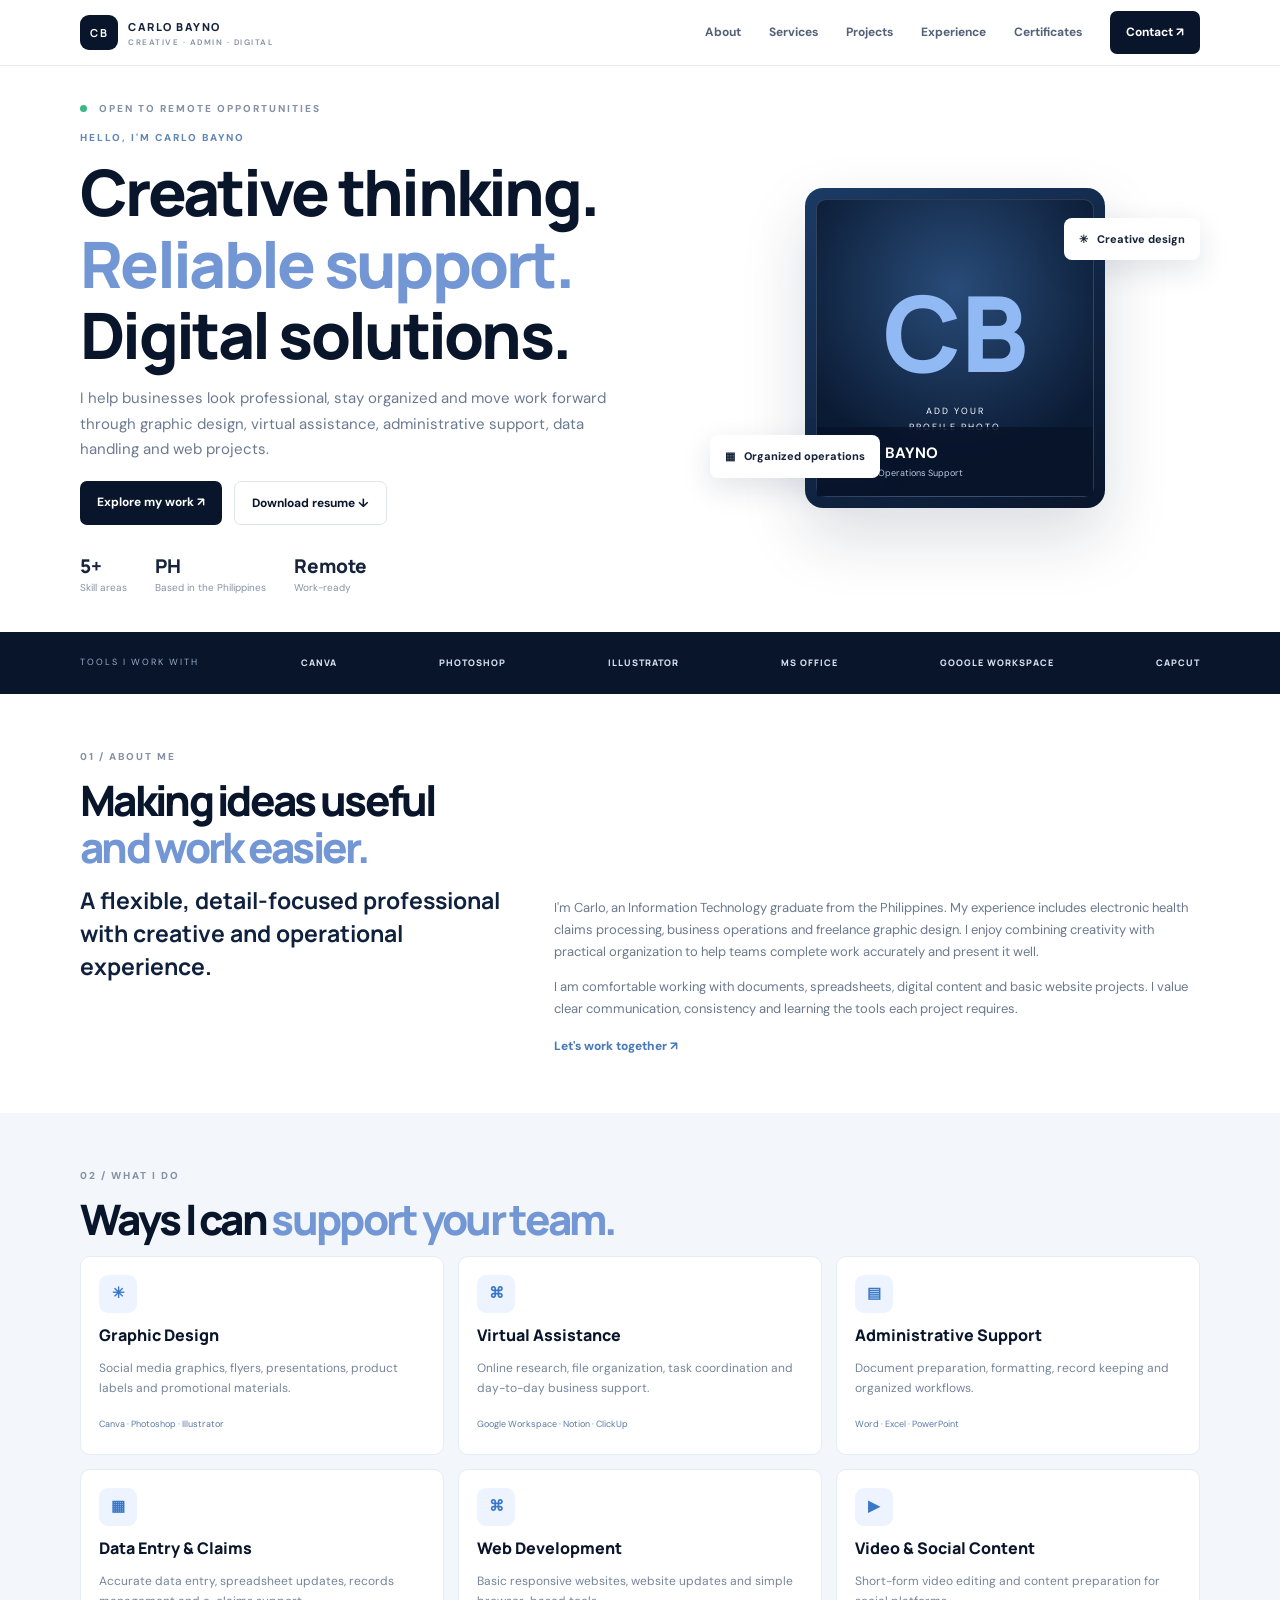
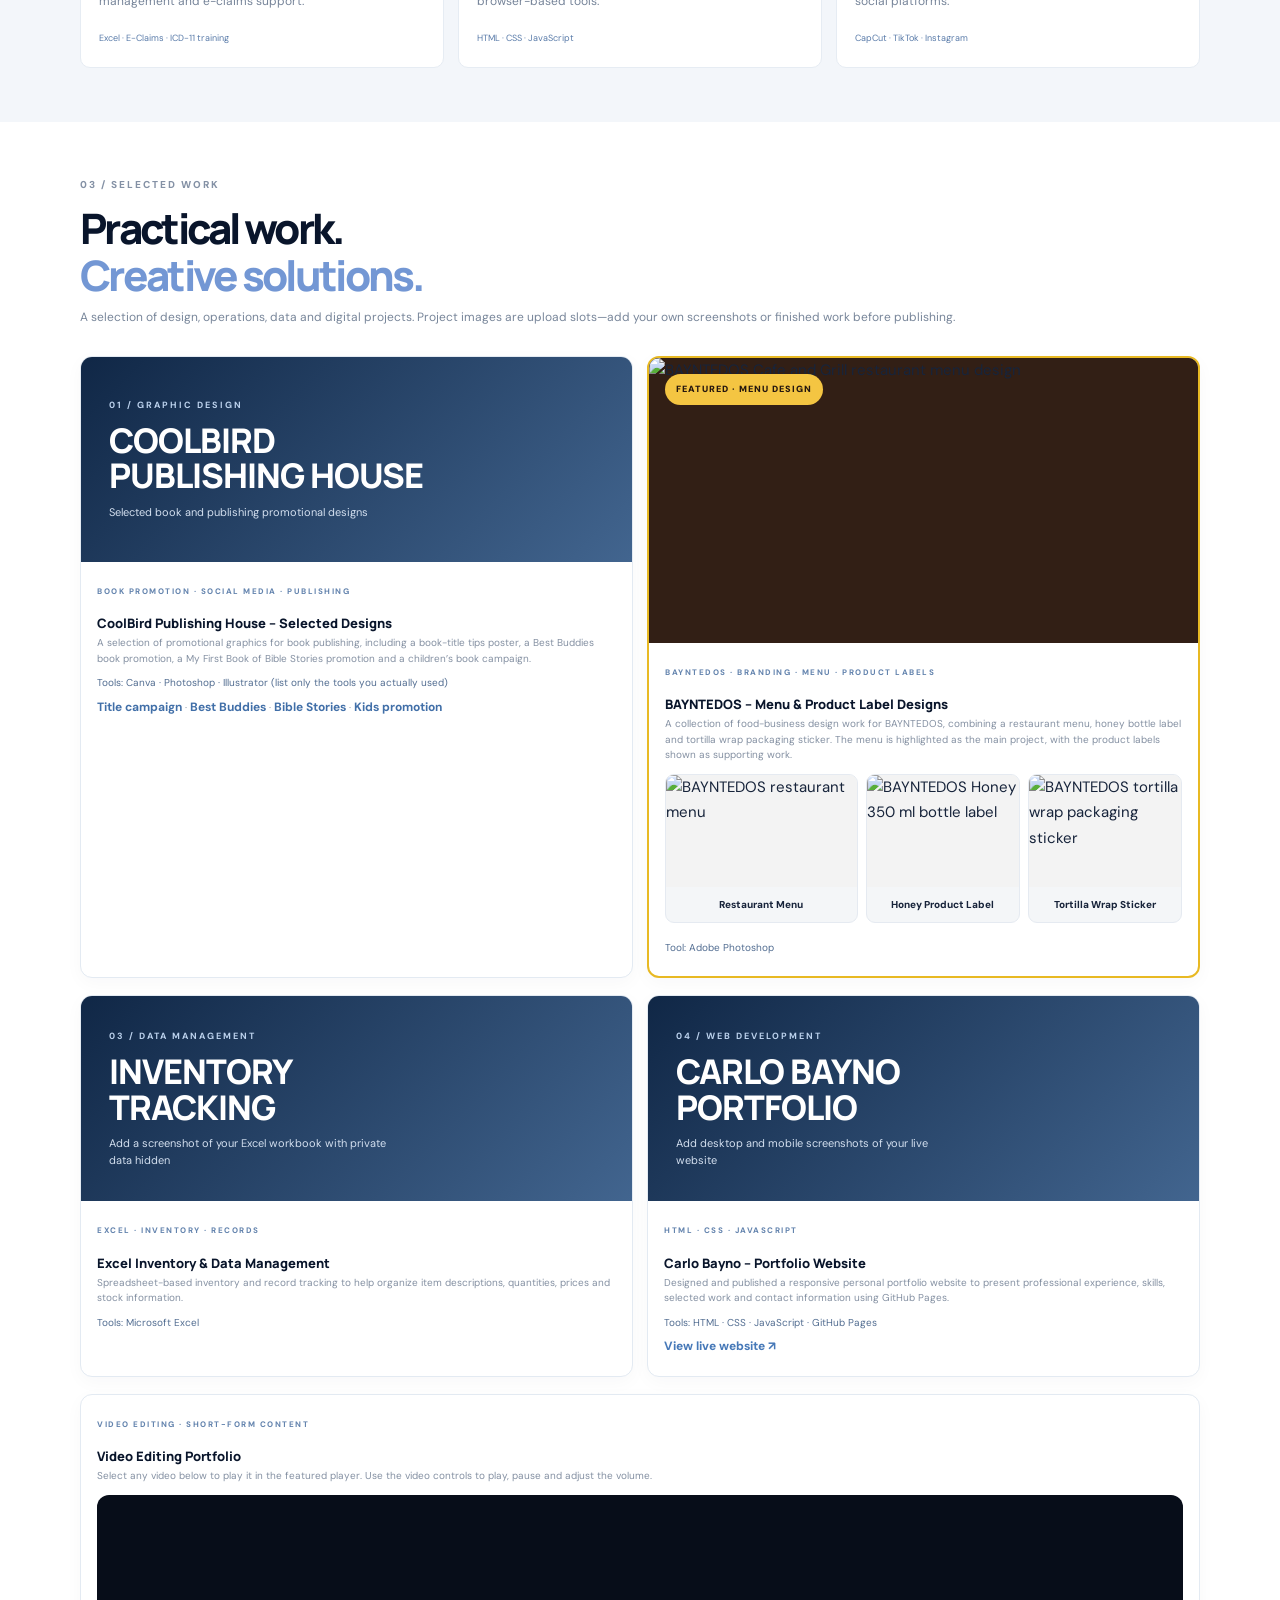
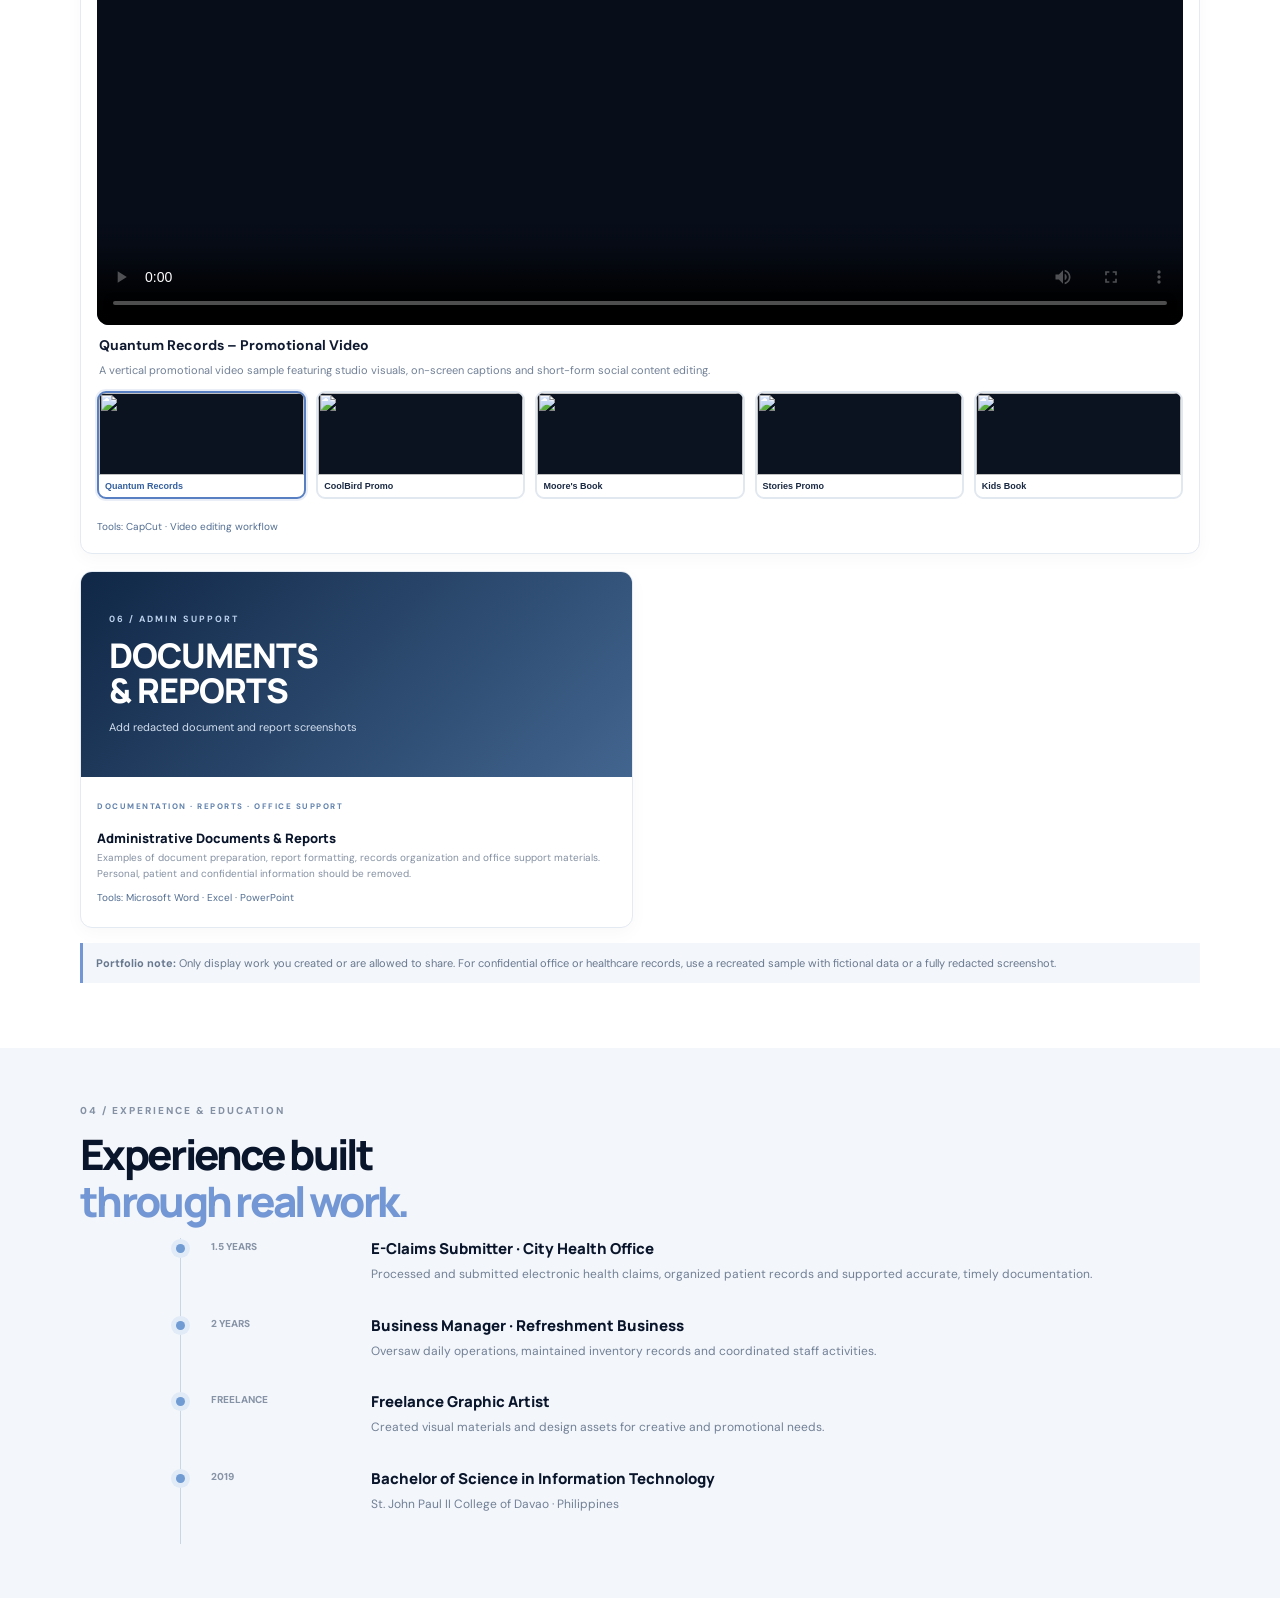
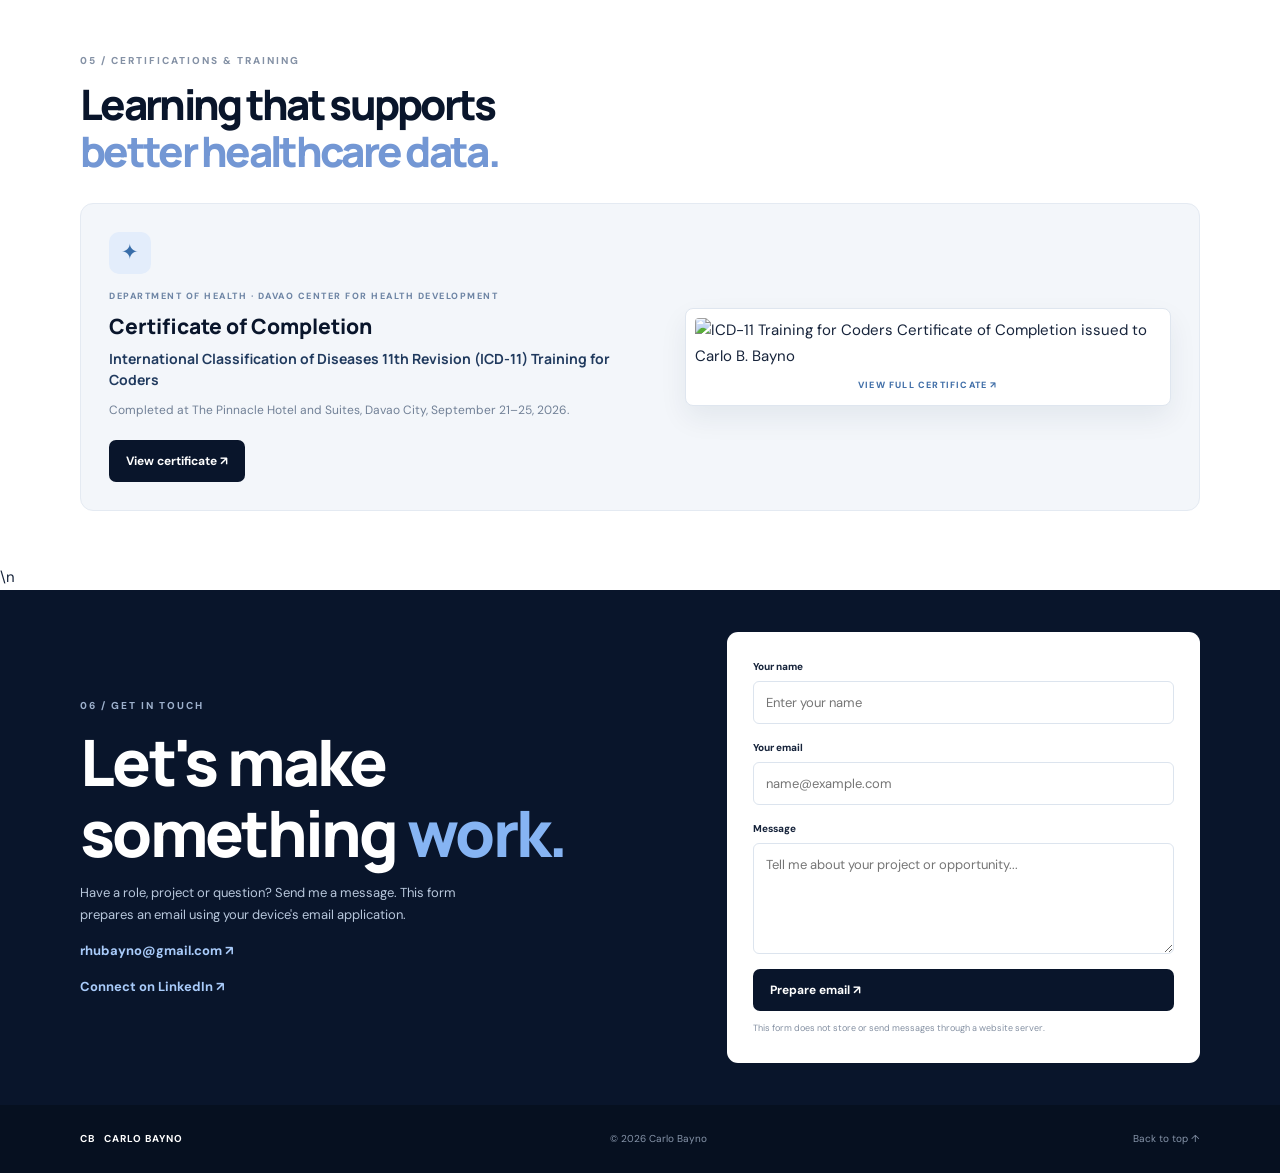
==== index.html @ 7a87054a "Add files via upload" ====
<!doctype html>
<html lang="en"><head>
<meta charset="utf-8"><meta name="viewport" content="width=device-width,initial-scale=1">
<meta name="description" content="Carlo Bayno — Graphic Design, Virtual Assistance, Administrative Support, Data Entry and Web Development.">
<meta name="theme-color" content="#09152b"><title>Carlo Bayno | Portfolio</title>
<link rel="preconnect" href="https://fonts.googleapis.com"><link rel="preconnect" href="https://fonts.gstatic.com" crossorigin>
<link href="https://fonts.googleapis.com/css2?family=DM+Sans:wght@400;500;600;700&family=Manrope:wght@400;500;600;700;800&display=swap" rel="stylesheet">
<link rel="stylesheet" href="style.css"></head><body>
<header class="header"><nav class="wrap nav">
<a class="brand" href="#home"><b>CB</b><span>CARLO BAYNO<small>CREATIVE · ADMIN · DIGITAL</small></span></a>
<button id="menuBtn" class="menu-btn" aria-label="Toggle menu" aria-expanded="false">☰</button>
<div id="navMenu" class="nav-menu"><a href="#about">About</a><a href="#services">Services</a><a href="#work">Projects</a><a href="#experience">Experience</a><a href="#certifications">Certificates</a><a class="nav-cta" href="#contact">Contact ↗</a></div>
</nav></header>
<main>
<section class="hero wrap" id="home"><div>
<p class="eyebrow"><i></i> OPEN TO REMOTE OPPORTUNITIES</p><p class="kicker">HELLO, I'M CARLO BAYNO</p>
<h1>Creative thinking.<br><span>Reliable support.</span><br>Digital solutions.</h1>
<p class="hero-desc">I help businesses look professional, stay organized and move work forward through graphic design, virtual assistance, administrative support, data handling and web projects.</p>
<div class="actions"><a class="btn primary" href="#work">Explore my work ↗</a><a class="btn secondary" href="resume.pdf" download>Download resume ↓</a></div>
<div class="facts"><div><b>5+</b><small>Skill areas</small></div><div><b>PH</b><small>Based in the Philippines</small></div><div><b>Remote</b><small>Work-ready</small></div></div>
</div><div class="hero-visual"><div class="photo-frame">
<img src="assets/profile-photo.jpg" alt="Professional photo of Carlo Bayno" onerror="this.style.display='none';this.nextElementSibling.style.display='grid'">
<div class="photo-fallback"><b>CB</b><span>ADD YOUR<br>PROFILE PHOTO</span></div>
<div class="photo-caption"><b>CARLO BAYNO</b><small>Creative & Operations Support</small></div></div>
<div class="float top">✳ &nbsp; Creative design</div><div class="float bottom">▦ &nbsp; Organized operations</div></div></section>
<div class="toolstrip"><div class="wrap strip"><span>TOOLS I WORK WITH</span><b>CANVA</b><b>PHOTOSHOP</b><b>ILLUSTRATOR</b><b>MS OFFICE</b><b>GOOGLE WORKSPACE</b><b>CAPCUT</b></div></div>
<section class="section wrap" id="about"><p class="eyebrow">01 / ABOUT ME</p><h2>Making ideas useful<br><span>and work easier.</span></h2>
<div class="two-col"><h3>A flexible, detail-focused professional with creative and operational experience.</h3><div><p>I'm Carlo, an Information Technology graduate from the Philippines. My experience includes electronic health claims processing, business operations and freelance graphic design. I enjoy combining creativity with practical organization to help teams complete work accurately and present it well.</p><p>I am comfortable working with documents, spreadsheets, digital content and basic website projects. I value clear communication, consistency and learning the tools each project requires.</p><a class="link" href="#contact">Let's work together ↗</a></div></div></section>
<section class="section pale" id="services"><div class="wrap"><p class="eyebrow">02 / WHAT I DO</p><h2>Ways I can <span>support your team.</span></h2>
<div class="cards">
<article><b>✳</b><h3>Graphic Design</h3><p>Social media graphics, flyers, presentations, product labels and promotional materials.</p><small>Canva · Photoshop · Illustrator</small></article>
<article><b>⌘</b><h3>Virtual Assistance</h3><p>Online research, file organization, task coordination and day-to-day business support.</p><small>Google Workspace · Notion · ClickUp</small></article>
<article><b>▤</b><h3>Administrative Support</h3><p>Document preparation, formatting, record keeping and organized workflows.</p><small>Word · Excel · PowerPoint</small></article>
<article><b>▦</b><h3>Data Entry & Claims</h3><p>Accurate data entry, spreadsheet updates, records management and e-claims support.</p><small>Excel · E-Claims · ICD-11 training</small></article>
<article><b>⌘</b><h3>Web Development</h3><p>Basic responsive websites, website updates and simple browser-based tools.</p><small>HTML · CSS · JavaScript</small></article>
<article><b>▶</b><h3>Video & Social Content</h3><p>Short-form video editing and content preparation for social platforms.</p><small>CapCut · TikTok · Instagram</small></article>
</div></div></section>
<section class="section wrap" id="work">
<p class="eyebrow">03 / SELECTED WORK</p>
<h2>Practical work.<br><span>Creative solutions.</span></h2>
<p class="muted">A selection of design, operations, data and digital projects. Project images are upload slots—add your own screenshots or finished work before publishing.</p>
<div class="gallery">
  <article class="project-card">
    <div class="project-media"><img src="assets/project-coolbird.jpg" alt="Four selected CoolBird Publishing House promotional design samples" onerror="this.style.display='none';this.nextElementSibling.style.display='grid'"><div class="project-placeholder"><b>01 / GRAPHIC DESIGN</b><strong>COOLBIRD<br>PUBLISHING HOUSE</strong><span>Selected book and publishing promotional designs</span></div></div>
    <div class="project-info"><span class="project-type">BOOK PROMOTION · SOCIAL MEDIA · PUBLISHING</span><h3>CoolBird Publishing House – Selected Designs</h3><p>A selection of promotional graphics for book publishing, including a book-title tips poster, a Best Buddies book promotion, a My First Book of Bible Stories promotion and a children’s book campaign.</p><small>Tools: Canva · Photoshop · Illustrator (list only the tools you actually used)</small><p class="sample-links"><a class="link" href="assets/coolbird-title-campaign.jpg" target="_blank" rel="noopener">Title campaign</a> · <a class="link" href="assets/coolbird-best-buddies.png" target="_blank" rel="noopener">Best Buddies</a> · <a class="link" href="assets/coolbird-bible-stories.png" target="_blank" rel="noopener">Bible Stories</a> · <a class="link" href="assets/coolbird-kids-promotion.png" target="_blank" rel="noopener">Kids promotion</a></p></div>
  </article>
  <article class="project-card bayntedos-combined">
    <div class="project-media bayntedos-feature-media">
      <img src="assets/bayntedos-menu.jpg" alt="BAYNTEDOS Cafe and Grill restaurant menu design">
      <span class="media-tag">FEATURED · MENU DESIGN</span>
    </div>
    <div class="project-info">
      <span class="project-type">BAYNTEDOS · BRANDING · MENU · PRODUCT LABELS</span>
      <h3>BAYNTEDOS – Menu &amp; Product Label Designs</h3>
      <p>A collection of food-business design work for BAYNTEDOS, combining a restaurant menu, honey bottle label and tortilla wrap packaging sticker. The menu is highlighted as the main project, with the product labels shown as supporting work.</p>
      <div class="bayntedos-gallery">
        <a href="assets/bayntedos-menu-original.jpg" target="_blank" rel="noopener" aria-label="View full-size BAYNTEDOS menu">
          <img src="assets/bayntedos-menu.jpg" alt="BAYNTEDOS restaurant menu">
          <span>Restaurant Menu</span>
        </a>
        <a href="assets/project-bayntedos-honey-original.jpg" target="_blank" rel="noopener" aria-label="View full-size BAYNTEDOS Honey label">
          <img src="assets/project-bayntedos-honey.jpg" alt="BAYNTEDOS Honey 350 ml bottle label">
          <span>Honey Product Label</span>
        </a>
        <a href="assets/bayntedos-tortilla-wrap-sticker-original.jpg" target="_blank" rel="noopener" aria-label="View full-size BAYNTEDOS tortilla wrap sticker">
          <img src="assets/bayntedos-tortilla-wrap-sticker.jpg" alt="BAYNTEDOS tortilla wrap packaging sticker">
          <span>Tortilla Wrap Sticker</span>
        </a>
      </div>
      <small>Tool: Adobe Photoshop</small>
    </div>
  </article>
<article class="project-card">
    <div class="project-media"><img src="assets/project-excel-inventory.jpg" alt="Excel inventory and data management workbook sample" onerror="this.style.display='none';this.nextElementSibling.style.display='grid'"><div class="project-placeholder"><b>03 / DATA MANAGEMENT</b><strong>INVENTORY<br>TRACKING</strong><span>Add a screenshot of your Excel workbook with private data hidden</span></div></div>
    <div class="project-info"><span class="project-type">EXCEL · INVENTORY · RECORDS</span><h3>Excel Inventory & Data Management</h3><p>Spreadsheet-based inventory and record tracking to help organize item descriptions, quantities, prices and stock information.</p><small>Tools: Microsoft Excel</small></div>
  </article>
  <article class="project-card">
    <div class="project-media"><img src="assets/project-portfolio-website.jpg" alt="Carlo Bayno portfolio website screenshots" onerror="this.style.display='none';this.nextElementSibling.style.display='grid'"><div class="project-placeholder"><b>04 / WEB DEVELOPMENT</b><strong>CARLO BAYNO<br>PORTFOLIO</strong><span>Add desktop and mobile screenshots of your live website</span></div></div>
    <div class="project-info"><span class="project-type">HTML · CSS · JAVASCRIPT</span><h3>Carlo Bayno – Portfolio Website</h3><p>Designed and published a responsive personal portfolio website to present professional experience, skills, selected work and contact information using GitHub Pages.</p><small>Tools: HTML · CSS · JavaScript · GitHub Pages</small><p><a class="link" href="https://zackedys95.github.io/porfolio.zackedys/" target="_blank" rel="noopener">View live website ↗</a></p></div>
  </article>
  <article class="project-card video-gallery-card">
    <div class="project-info video-gallery-heading">
      <span class="project-type">VIDEO EDITING · SHORT-FORM CONTENT</span>
      <h3>Video Editing Portfolio</h3>
      <p>Select any video below to play it in the featured player. Use the video controls to play, pause and adjust the volume.</p>
    </div>
    <div class="video-showcase">
      <div class="video-featured">
        <video id="featuredPortfolioVideo" controls playsinline preload="metadata" poster="assets/project-capcut-video-poster.jpg">
          <source src="assets/quantum-records-promo.mp4" type="video/mp4">
          Your browser does not support embedded video.
        </video>
      </div>
      <div class="video-featured-caption">
        <strong id="featuredVideoTitle">Quantum Records – Promotional Video</strong>
        <span id="featuredVideoDescription">A vertical promotional video sample featuring studio visuals, on-screen captions and short-form social content editing.</span>
      </div>
      <div class="video-picker" aria-label="Choose a video to play">
        <button class="video-thumb active" type="button" data-src="assets/quantum-records-promo.mp4" data-poster="assets/project-capcut-video-poster.jpg" data-title="Quantum Records – Promotional Video" data-description="A vertical promotional video sample featuring studio visuals, on-screen captions and short-form social content editing." aria-pressed="true">
          <img src="assets/project-capcut-video-poster.jpg" alt="">
          <span>Quantum Records</span>
        </button>
        <button class="video-thumb" type="button" data-src="assets/coolbird-publishing-promo.mp4" data-poster="assets/video-coolbird-promo.jpg" data-title="CoolBird Publishing House – Promotional Video" data-description="A short-form promotional video created for publishing and book marketing content." aria-pressed="false">
          <img src="assets/video-coolbird-promo.jpg" alt="">
          <span>CoolBird Promo</span>
        </button>
        <button class="video-thumb" type="button" data-src="assets/video-moores-book.mp4" data-poster="assets/video-moores-book.jpg" data-title="Moore's Book – Promotional Video" data-description="A book-focused promotional video sample designed to introduce and market a featured title." aria-pressed="false">
          <img src="assets/video-moores-book.jpg" alt="">
          <span>Moore's Book</span>
        </button>
        <button class="video-thumb" type="button" data-src="assets/video-stories-promo.mp4" data-poster="assets/video-stories.jpg" data-title="Stories – Book Promotion Video" data-description="A short video promoting a story-based book, suitable for digital and social media presentation." aria-pressed="false">
          <img src="assets/video-stories.jpg" alt="">
          <span>Stories Promo</span>
        </button>
        <button class="video-thumb" type="button" data-src="assets/video-kids-book.mp4" data-poster="assets/video-kids-book.jpg" data-title="Children's Book – Promotional Video" data-description="A promotional video sample for children's publishing and book marketing." aria-pressed="false">
          <img src="assets/video-kids-book.jpg" alt="">
          <span>Kids Book</span>
        </button>
      </div>
    </div>
    <div class="project-info video-tools"><small>Tools: CapCut · Video editing workflow</small></div>
  </article>
<article class="project-card">
    <div class="project-media"><img src="assets/project-admin-documents.jpg" alt="Administrative documents and reports samples" onerror="this.style.display='none';this.nextElementSibling.style.display='grid'"><div class="project-placeholder"><b>06 / ADMIN SUPPORT</b><strong>DOCUMENTS<br>& REPORTS</strong><span>Add redacted document and report screenshots</span></div></div>
    <div class="project-info"><span class="project-type">DOCUMENTATION · REPORTS · OFFICE SUPPORT</span><h3>Administrative Documents & Reports</h3><p>Examples of document preparation, report formatting, records organization and office support materials. Personal, patient and confidential information should be removed.</p><small>Tools: Microsoft Word · Excel · PowerPoint</small></div>
  </article>
</div>
<p class="gallery-note"><strong>Portfolio note:</strong> Only display work you created or are allowed to share. For confidential office or healthcare records, use a recreated sample with fictional data or a fully redacted screenshot.</p>
</section>
<section class="section pale" id="experience"><div class="wrap"><p class="eyebrow">04 / EXPERIENCE & EDUCATION</p><h2>Experience built<br><span>through real work.</span></h2>
<div class="timeline">
<div><small>1.5 YEARS</small><article><h3>E-Claims Submitter · City Health Office</h3><p>Processed and submitted electronic health claims, organized patient records and supported accurate, timely documentation.</p></article></div>
<div><small>2 YEARS</small><article><h3>Business Manager · Refreshment Business</h3><p>Oversaw daily operations, maintained inventory records and coordinated staff activities.</p></article></div>
<div><small>FREELANCE</small><article><h3>Freelance Graphic Artist</h3><p>Created visual materials and design assets for creative and promotional needs.</p></article></div>
<div><small>2019</small><article><h3>Bachelor of Science in Information Technology</h3><p>St. John Paul II College of Davao · Philippines</p></article></div>
</div></div></section>

<section class="section wrap" id="certifications">
  <p class="eyebrow">05 / CERTIFICATIONS & TRAINING</p>
  <h2>Learning that supports<br><span>better healthcare data.</span></h2>
  <div class="cert-card">
    <div class="cert-copy">
      <div class="cert-icon">✦</div>
      <p class="cert-tag">DEPARTMENT OF HEALTH · DAVAO CENTER FOR HEALTH DEVELOPMENT</p>
      <h3>Certificate of Completion</h3>
      <h4>International Classification of Diseases 11th Revision (ICD-11) Training for Coders</h4>
      <p>Completed at The Pinnacle Hotel and Suites, Davao City, September 21–25, 2026.</p>
      <a class="btn primary" href="assets/icd-11-certificate.jpg" target="_blank" rel="noopener">View certificate ↗</a>
    </div>
    <a class="cert-preview" href="assets/icd-11-certificate.jpg" target="_blank" rel="noopener" aria-label="Open ICD-11 certificate">
      <img src="assets/icd-11-certificate-preview.webp" alt="ICD-11 Training for Coders Certificate of Completion issued to Carlo B. Bayno">
      <span>VIEW FULL CERTIFICATE ↗</span>
    </a>
  </div>
</section>
\n<section class="contact"><div class="wrap contact-grid"><div><p class="eyebrow light">06 / GET IN TOUCH</p><h2>Let's make<br>something <span>work.</span></h2><p>Have a role, project or question? Send me a message. This form prepares an email using your device's email application.</p><a class="email" href="mailto:rhubayno@gmail.com">rhubayno@gmail.com ↗</a><a class="email" href="https://www.linkedin.com/in/carlo-bayno-9587813bb/" target="_blank" rel="noopener">Connect on LinkedIn ↗</a></div>
<form id="contactForm"><label for="senderName">Your name</label><input id="senderName" required placeholder="Enter your name"><label for="senderEmail">Your email</label><input id="senderEmail" type="email" required placeholder="name@example.com"><label for="message">Message</label><textarea id="message" rows="5" required placeholder="Tell me about your project or opportunity..."></textarea><button class="btn primary" type="submit">Prepare email ↗</button><small>This form does not store or send messages through a website server.</small></form>
</div></section></main>
<footer><div class="wrap foot"><b>CB &nbsp; CARLO BAYNO</b><span>© <span id="year"></span> Carlo Bayno</span><a href="#home">Back to top ↑</a></div></footer>
<script src="script.js"></script></body></html>
---- style.css ----
*{box-sizing:border-box}html{scroll-behavior:smooth;scroll-padding-top:85px}body{margin:0;color:#17243b;font:15px 'DM Sans',sans-serif;line-height:1.7}.wrap{width:min(1160px,calc(100% - 44px));margin:auto}a{text-decoration:none;color:inherit}.header{height:76px;position:sticky;top:0;z-index:5;background:#ffffffed;backdrop-filter:blur(12px);border-bottom:1px solid #e5eaf1}.nav{height:100%;display:flex;align-items:center;justify-content:space-between}.brand{display:flex;gap:10px;align-items:center;font:800 11px Manrope,sans-serif;letter-spacing:1.5px}.brand>b{background:#09152b;color:white;padding:10px;border-radius:9px}.brand small{display:block;color:#8491a5;font:600 8px 'DM Sans';margin-top:3px}.nav-menu{display:flex;align-items:center;gap:28px;font-size:12px;font-weight:700;color:#536178}.nav-cta{background:#09152b;color:white;padding:11px 16px;border-radius:7px}.menu-btn{display:none}.hero{min-height:650px;display:grid;grid-template-columns:1.1fr .9fr;gap:45px;align-items:center;padding-top:60px;padding-bottom:65px}.eyebrow{font-size:10px;letter-spacing:2px;font-weight:800;color:#8491a5;margin:0 0 20px}.eyebrow i{display:inline-block;width:7px;height:7px;background:#39b987;border-radius:50%;margin-right:8px}.kicker{font-size:10px;letter-spacing:2px;font-weight:800;color:#6285b8}.hero h1,h2{font:800 clamp(40px,5vw,64px)/1.12 Manrope,sans-serif;letter-spacing:-2.7px;color:#09152b;margin:8px 0 20px}.hero h1 span,h2 span{color:#7397d4}.hero-desc{max-width:560px;color:#6c7a90;line-height:1.9}.actions{display:flex;gap:12px;flex-wrap:wrap;margin-top:25px}.btn{display:inline-flex;gap:20px;padding:13px 17px;border-radius:7px;font:700 12px 'DM Sans';cursor:pointer}.primary{background:#09152b;color:white;border:0}.secondary{border:1px solid #dce4ef;color:#09152b;background:white}.facts{display:flex;gap:38px;margin-top:45px}.facts div{display:flex;flex-direction:column}.facts b{font:800 19px Manrope}.facts small{font-size:10px;color:#8793a5}.hero-visual{height:430px;display:grid;place-items:center;position:relative}.photo-frame{width:min(350px,84%);height:390px;padding:11px;border-radius:18px;background:linear-gradient(145deg,#1b3b65,#09152b);position:relative;box-shadow:0 28px 65px #0b1b3426;overflow:hidden}.photo-frame img{width:100%;height:100%;object-fit:cover;border-radius:11px;position:relative;z-index:2}.photo-fallback{height:100%;display:none;place-content:center;justify-items:center;border:1px solid #ffffff25;border-radius:10px;background:radial-gradient(circle at 50% 30%,#294c79,#0b1b34 70%);color:white}.photo-fallback b{font:800 105px Manrope;color:#91b9f4}.photo-fallback span{text-align:center;font-size:9px;letter-spacing:2px}.photo-caption{position:absolute;bottom:12px;left:12px;right:12px;z-index:3;padding:14px;background:#071329dc;color:white;display:flex;flex-direction:column}.photo-caption small{color:#b7c9e2;font-size:9px}.float{position:absolute;background:white;padding:12px 15px;border-radius:8px;box-shadow:0 10px 30px #10274420;font-size:11px;font-weight:800;z-index:4}.top{right:0;top:75px}.bottom{left:0;bottom:75px}.toolstrip{background:#09152b;color:white}.strip{min-height:78px;display:flex;align-items:center;justify-content:space-between;gap:15px;flex-wrap:wrap}.strip span{font-size:9px;letter-spacing:2px;color:#9aacc5}.strip b{font:800 9px Manrope;letter-spacing:1px;color:#d7e1ef}.section{padding:95px 0}.section h2{font-size:clamp(34px,4vw,49px)}.two-col{display:grid;grid-template-columns:.8fr 1.2fr;gap:80px}.two-col h3{font:700 23px/1.45 Manrope;color:#10213d;margin:0}.two-col p{font-size:13px;color:#6b798e;line-height:1.9}.link{font-size:12px;font-weight:800;color:#4779b8}.pale{background:#f3f6fa}.cards{display:grid;grid-template-columns:repeat(3,1fr);gap:14px}.cards article{background:white;border:1px solid #e6ecf3;border-radius:10px;padding:24px;min-height:205px}.cards article>b{display:grid;place-items:center;width:38px;height:38px;background:#edf4ff;color:#3978c8;border-radius:9px}.cards h3{font:800 16px Manrope;color:#09152b;margin:16px 0 7px}.cards p{font-size:12px;color:#768499}.cards small{font-size:9px;color:#597ba9}.muted{color:#78869a;font-size:12px;margin-top:-5px;margin-bottom:25px}.gallery{display:grid;grid-template-columns:repeat(2,1fr);gap:24px 18px}.gallery article h3{font:800 13px Manrope;color:#09152b;margin:12px 0 0}.gallery article p{font-size:10px;color:#8490a2;margin:3px 0}.art{height:260px;border-radius:10px;display:flex;align-items:center;justify-content:center;position:relative;overflow:hidden}.poster{background:linear-gradient(135deg,#193355,#5279aa);color:white;align-items:flex-start;flex-direction:column;padding:32px}.poster small,.poster em{font-size:8px;letter-spacing:2px}.poster b{font:800 55px/.93 Manrope;margin:16px 0}.poster em{position:absolute;bottom:17px}.data{background:#dce7f3}.sheet{width:58%;height:75%;padding:20px;background:white;border-radius:6px;box-shadow:0 12px 25px #19345320;display:flex;flex-direction:column}.sheet small{font-size:8px;color:#6c8098;letter-spacing:1px}.sheet b{font:800 27px Manrope;line-height:1.1;color:#152a48;margin:10px 0}.bars{display:flex;align-items:end;gap:8px;height:65px;border-bottom:1px solid #e5ebf3}.bars i{flex:1;background:#83a9d7;height:45%}.bars i:nth-child(2){height:80%}.bars i:nth-child(3){height:60%}.bars i:nth-child(4){height:95%}.bars i:nth-child(5){height:70%}.web{background:#142743}.browser{width:75%;height:70%;background:#f8fafc;border-radius:7px;padding:30px;display:flex;flex-direction:column;justify-content:center}.browser small{font-size:8px;letter-spacing:2px;color:#6483aa}.browser b{font:800 25px/1.2 Manrope;color:#142743;margin-top:14px}.video{background:linear-gradient(135deg,#09152b,#34577f);color:white;flex-direction:column}.video b{font-size:32px;border:1px solid #ffffff80;border-radius:50%;padding:3px 10px;margin-bottom:12px}.video strong{font:800 30px/1.1 Manrope;text-align:center}.video small{font-size:8px;letter-spacing:2px;margin-top:12px}.timeline{border-left:1px solid #cbd6e4;margin-left:100px}.timeline>div{position:relative;display:grid;grid-template-columns:135px 1fr;gap:25px;padding:0 0 30px 30px}.timeline>div:before{content:'';position:absolute;left:-5px;top:6px;width:9px;height:9px;border-radius:50%;background:#709bd3;box-shadow:0 0 0 5px #e1ebf8}.timeline small{font-size:10px;font-weight:800;color:#8794a7}.timeline h3{font:800 15px Manrope;color:#09152b;margin:0 0 5px}.timeline p{font-size:12px;color:#718096;margin:0}.contact{background:#09152b;color:white;padding:90px 0}.contact-grid{display:grid;grid-template-columns:1fr .85fr;gap:90px;align-items:center}.light{color:#9db0cc}.contact h2{color:white}.contact h2 span{color:#86b4f3}.contact-grid>div>p:not(.eyebrow){max-width:420px;color:#b8c7dc;font-size:13px}.email{display:block;color:#a9cbfa;margin-top:14px;font-size:13px;font-weight:700}.contact form{background:white;color:#17243b;padding:26px;border-radius:11px;display:flex;flex-direction:column}.contact label{font-size:10px;font-weight:800;margin-bottom:6px}.contact input,.contact textarea{font:13px 'DM Sans';padding:12px;border:1px solid #dce4ee;border-radius:6px;margin-bottom:15px}.contact form small{font-size:9px;color:#8490a2;margin-top:10px}.foot{display:flex;justify-content:space-between;align-items:center;min-height:68px;color:#8795aa;font-size:10px}footer{background:#061020}.foot b{color:white;letter-spacing:1px}@media(max-width:800px){.hero{gap:20px}.hero h1{font-size:48px}.nav-menu{gap:14px}.two-col,.contact-grid{gap:35px}}@media(max-width:620px){.wrap{width:calc(100% - 34px)}.header{height:66px}.menu-btn{display:block;background:none;border:0;font-size:24px;color:#09152b}.nav-menu{display:none;position:absolute;top:66px;left:0;right:0;background:white;padding:20px 25px;box-shadow:0 12px 25px #0001;flex-direction:column;align-items:stretch}.nav-menu.open{display:flex}.nav-cta{text-align:center}.hero{grid-template-columns:1fr;padding:50px 0}.hero h1{font-size:43px}.hero-visual{height:390px}.photo-frame{height:350px}.facts{gap:22px}.strip{justify-content:center;padding:18px 0;gap:12px 18px}.strip span{width:100%;text-align:center}.strip b{font-size:8px}.section{padding:70px 0}.two-col,.contact-grid{grid-template-columns:1fr;gap:22px}.cards{grid-template-columns:1fr}.gallery{grid-template-columns:1fr}.art{height:250px}.timeline{margin-left:4px}.timeline>div{grid-template-columns:1fr;gap:4px;padding-left:24px}.contact{padding:70px 0}.contact form{padding:20px}.foot{flex-wrap:wrap;gap:10px;padding:18px 0}}

.cert-card{display:grid;grid-template-columns:1fr .9fr;gap:35px;align-items:center;background:#f3f6fa;border:1px solid #e4eaf2;border-radius:13px;padding:28px;margin-top:28px}
.cert-icon{width:42px;height:42px;display:grid;place-items:center;border-radius:10px;background:#e3edfb;color:#386da9;font-size:21px}
.cert-tag{font-size:9px;letter-spacing:1.5px;font-weight:800;color:#6e85a5;margin:15px 0 8px}
.cert-copy h3{font:800 21px Manrope,sans-serif;color:#09152b;margin:0 0 8px}
.cert-copy h4{font:700 14px/1.5 Manrope,sans-serif;color:#203a5e;margin:0 0 10px}
.cert-copy p:not(.cert-tag){font-size:12px;color:#718096;line-height:1.8;margin:0 0 18px}
.cert-preview{display:block;background:white;padding:9px;border:1px solid #dfe6ef;border-radius:8px;box-shadow:0 12px 28px #10274412}
.cert-preview img{display:block;width:100%;height:auto;border-radius:4px}
.cert-preview span{display:block;text-align:center;font-size:9px;font-weight:800;letter-spacing:1.2px;color:#416fa8;padding:9px 0 2px}
@media(max-width:620px){.cert-card{grid-template-columns:1fr;padding:18px;gap:20px}.cert-preview{max-width:100%}}


/* Selected Works gallery */
.gallery{display:grid;grid-template-columns:repeat(2,minmax(0,1fr));gap:24px 20px;margin-top:28px}
.project-card{overflow:hidden;border:1px solid #e3eaf2;border-radius:12px;background:#fff;box-shadow:0 8px 25px #10274408}
.project-media{height:245px;position:relative;background:#eaf0f7;overflow:hidden}
.project-media img{display:block;width:100%;height:100%;object-fit:cover}
.project-placeholder{height:100%;display:grid;align-content:center;justify-items:start;gap:10px;padding:28px;background:linear-gradient(135deg,#102746,#42658f);color:#fff}
.project-placeholder b{font-size:9px;letter-spacing:2px;color:#bcd2ed}
.project-placeholder strong{font:800 clamp(23px,3vw,34px)/1.05 Manrope,sans-serif;letter-spacing:-1px}
.project-placeholder span{font-size:11px;line-height:1.5;color:#d3dfef;max-width:290px}
.project-info{padding:20px 21px 22px}
.project-type{font-size:8px;letter-spacing:1.5px;font-weight:800;color:#6484ae}
.project-info h3{font:800 17px/1.35 Manrope,sans-serif;color:#09152b;margin:8px 0}
.project-info p{font-size:12px;line-height:1.75;color:#718096;margin:7px 0}
.project-info small{font-size:10px;color:#526d91}
.gallery-note{margin-top:24px;padding:14px 16px;border-left:3px solid #7397d4;background:#f3f6fa;color:#68788f;font-size:11px;line-height:1.7}
@media(max-width:620px){.gallery{grid-template-columns:1fr}.project-media{height:220px}.project-info{padding:17px}}

.project-video{background:#090f1e;display:flex;align-items:center;justify-content:center}
.project-video video{display:block;width:100%;height:100%;object-fit:contain;background:#090f1e}

.sample-links{font-size:11px;line-height:1.9;margin-top:8px}.sample-links .link{font-weight:700;color:#416fa8;text-decoration:none}.sample-links .link:hover{text-decoration:underline}

.featured-project{border:2px solid #e8b923;box-shadow:0 12px 32px rgba(15,23,42,.12)}
.featured-project .project-type{color:#a87500;font-weight:800}


/* Grouped BAYNTEDOS project */
.bayntedos-combined{border:2px solid #e8b923;box-shadow:0 12px 32px rgba(15,23,42,.12)}
.bayntedos-feature-media{height:390px;background:#321f15}
.bayntedos-feature-media img{object-fit:contain;background:#321f15}
.bayntedos-feature-media .media-tag{position:absolute;left:16px;top:16px;padding:8px 11px;border-radius:30px;background:#f4c542;color:#25170f;font-size:9px;font-weight:900;letter-spacing:1px}
.bayntedos-gallery{display:grid;grid-template-columns:1.25fr 1fr 1fr;gap:10px;margin:16px 0}
.bayntedos-gallery a{display:block;position:relative;min-width:0;border:1px solid #e5eaf1;border-radius:9px;overflow:hidden;background:#f4f6f8;text-decoration:none}
.bayntedos-gallery img{display:block;width:100%;height:145px;object-fit:contain;background:#f3f3f3}
.bayntedos-gallery span{display:block;padding:9px 8px;color:#17233a;font-size:10px;font-weight:800;text-align:center}
.bayntedos-gallery a:hover{border-color:#d6a51e;transform:translateY(-2px)}

/* One featured video with selectable small previews */
.video-gallery-card{grid-column:1/-1}
.video-gallery-heading{padding-bottom:10px}
.video-showcase{padding:0 20px 18px}
.video-featured{height:clamp(280px,55vw,620px);max-height:620px;display:flex;align-items:center;justify-content:center;background:#070d19;border-radius:12px;overflow:hidden}
.video-featured video{display:block;width:100%;height:100%;object-fit:contain;background:#070d19}
.video-featured-caption{display:grid;gap:5px;padding:13px 2px 15px}
.video-featured-caption strong{font-size:14px;color:#101b31}
.video-featured-caption span{font-size:11px;line-height:1.6;color:#718096}
.video-picker{display:grid;grid-template-columns:repeat(5,minmax(0,1fr));gap:10px}
.video-thumb{padding:0;border:2px solid #e2e8f0;border-radius:9px;overflow:hidden;background:#fff;text-align:left;cursor:pointer;min-width:0}
.video-thumb img{display:block;width:100%;height:105px;object-fit:cover;background:#0b1220}
.video-thumb span{display:block;padding:8px;font-size:10px;font-weight:800;color:#1a2942;white-space:nowrap;overflow:hidden;text-overflow:ellipsis}
.video-thumb:hover,.video-thumb.active{border-color:#587fc2;box-shadow:0 0 0 2px #587fc222}
.video-thumb.active span{color:#345f9e}
.video-tools{padding-top:0}
@media(max-width:700px){
  .bayntedos-feature-media{height:280px}
  .bayntedos-gallery{grid-template-columns:1fr 1fr}
  .bayntedos-gallery a:first-child{grid-column:1/-1}
  .bayntedos-gallery img{height:125px}
  .video-showcase{padding:0 12px 14px}
  .video-featured{height:360px}
  .video-picker{grid-template-columns:repeat(3,minmax(0,1fr));gap:7px}
  .video-thumb img{height:82px}
}


/* COMPACT LAYOUT: reduce excessive vertical scrolling */
html{scroll-padding-top:72px}
.header{height:66px}
.wrap{width:min(1120px,calc(100% - 40px))}
.hero{min-height:0;padding-top:34px;padding-bottom:36px;gap:32px}
.hero-visual{height:350px}
.photo-frame{height:320px;width:min(300px,84%)}
.top{top:45px}.bottom{bottom:45px}
.eyebrow{margin-bottom:12px}
.hero h1,h2{margin:6px 0 13px}
.hero-desc{line-height:1.7}
.actions{margin-top:18px}
.facts{margin-top:28px;gap:28px}
.strip{min-height:62px}
.section{padding:54px 0}
.section h2{font-size:clamp(30px,3.7vw,42px);line-height:1.12}
.two-col{gap:44px}
.two-col p{line-height:1.7}
.cards article{padding:18px;min-height:170px}
.cards h3{margin:11px 0 5px}
.gallery{gap:17px 14px}
.project-media{height:205px}
.project-info{padding:15px 16px 17px}
.project-info h3{font-size:15px;margin:6px 0}
.project-info p{line-height:1.55}
.project-card{box-shadow:0 5px 18px #10274408}
.bayntedos-feature-media{height:285px}
.bayntedos-gallery{gap:8px;margin:11px 0}
.bayntedos-gallery img{height:112px}
.video-gallery-heading{padding:15px 16px 8px}
.video-showcase{padding:0 16px 14px}
.video-featured{height:clamp(240px,38vw,430px);max-height:430px}
.video-featured-caption{padding:9px 2px 11px}
.video-thumb img{height:82px}
.video-thumb span{padding:6px;font-size:9px}
.video-tools{padding:0 16px 14px}
.gallery-note{margin-top:15px;padding:11px 13px}
.contact,.footer{padding-top:42px;padding-bottom:42px}
@media(max-width:700px){
  .header{height:60px}
  .wrap{width:calc(100% - 30px)}
  .hero{grid-template-columns:1fr;min-height:0;padding-top:28px;padding-bottom:28px;gap:14px}
  .hero-visual{height:270px}
  .photo-frame{height:245px;width:min(230px,80%)}
  .top{top:25px}.bottom{bottom:25px}
  .facts{gap:20px;margin-top:20px}
  .strip{padding:13px 0;min-height:0;justify-content:flex-start}
  .section{padding:38px 0}
  .two-col{grid-template-columns:1fr;gap:14px}
  .cards{grid-template-columns:1fr 1fr;gap:10px}
  .cards article{padding:14px;min-height:0}
  .gallery{grid-template-columns:1fr;gap:14px}
  .project-media{height:190px}
  .bayntedos-feature-media{height:230px}
  .bayntedos-gallery{grid-template-columns:1fr 1fr}
  .bayntedos-gallery a:first-child{grid-column:1/-1}
  .bayntedos-gallery img{height:100px}
  .video-showcase{padding:0 10px 12px}
  .video-featured{height:310px}
  .video-picker{grid-template-columns:repeat(3,minmax(0,1fr));gap:6px}
  .video-thumb img{height:74px}
  .video-thumb span{font-size:8px;padding:5px}
}
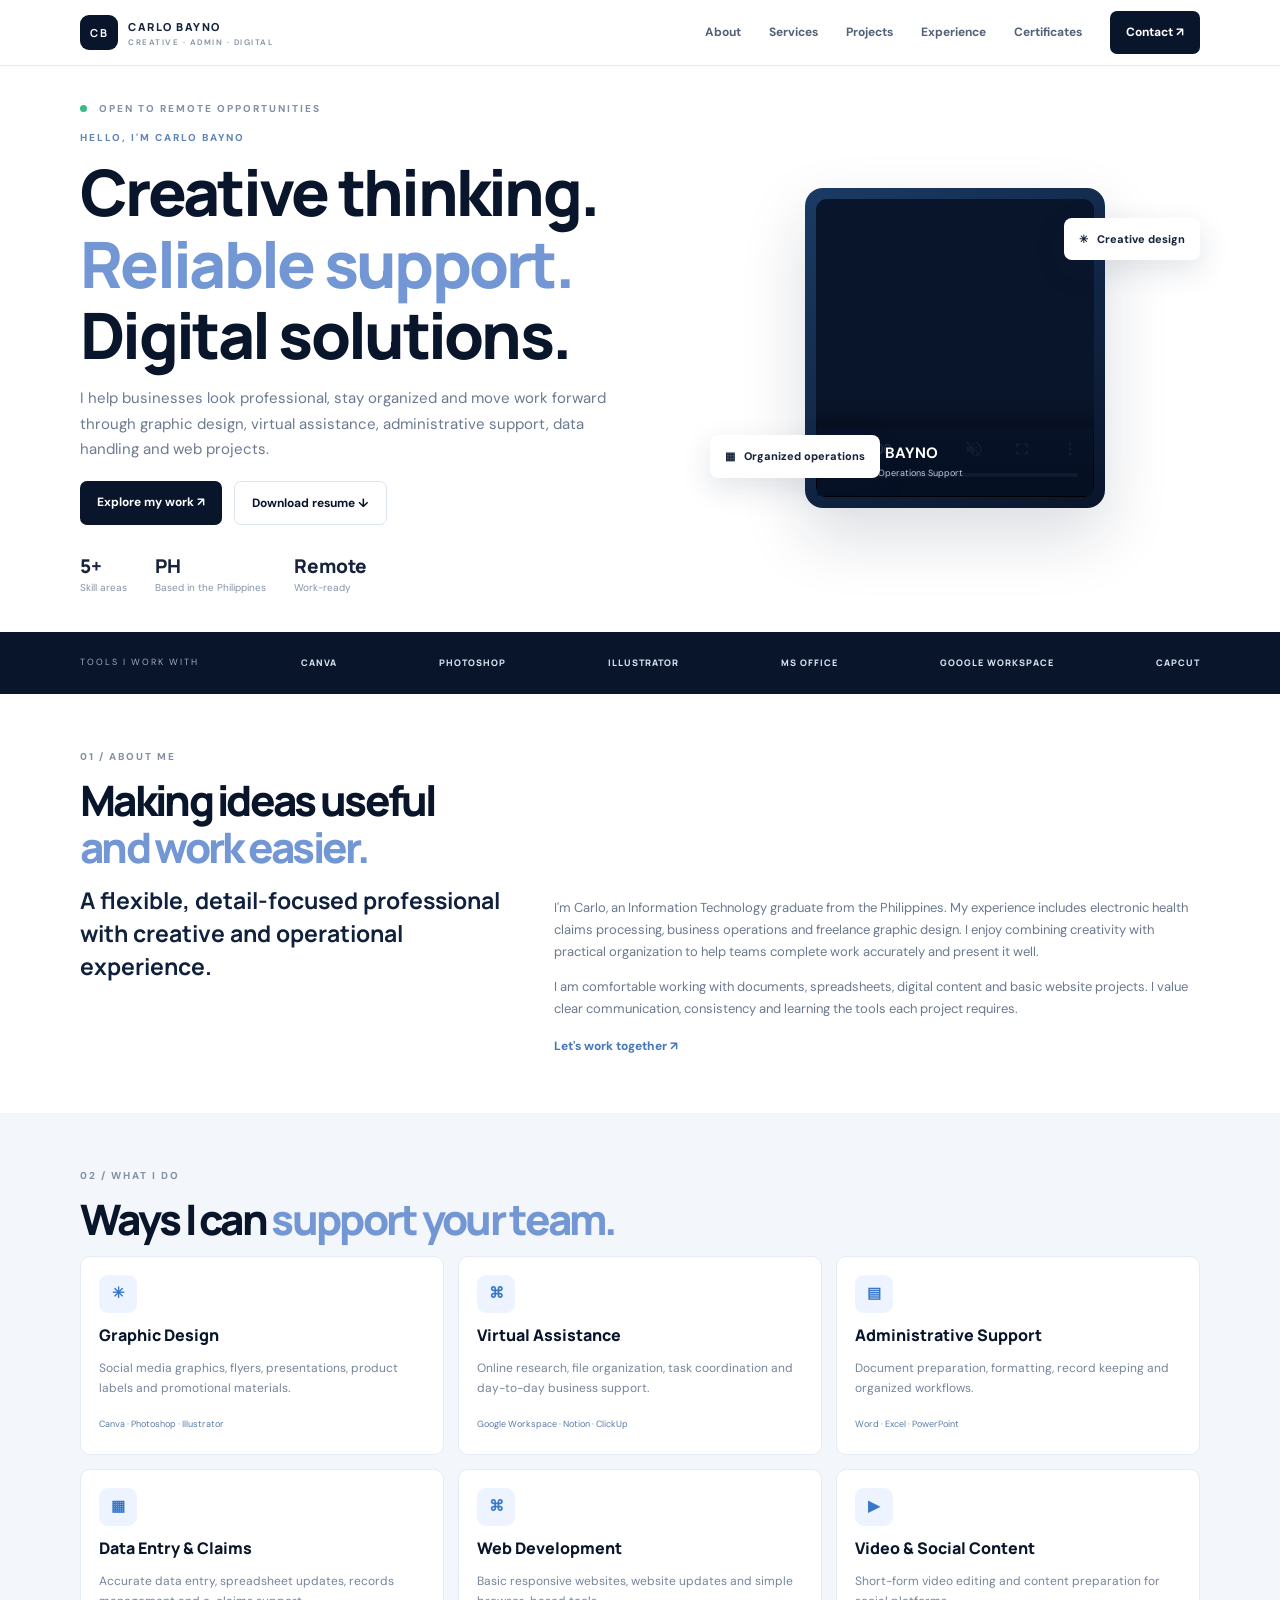
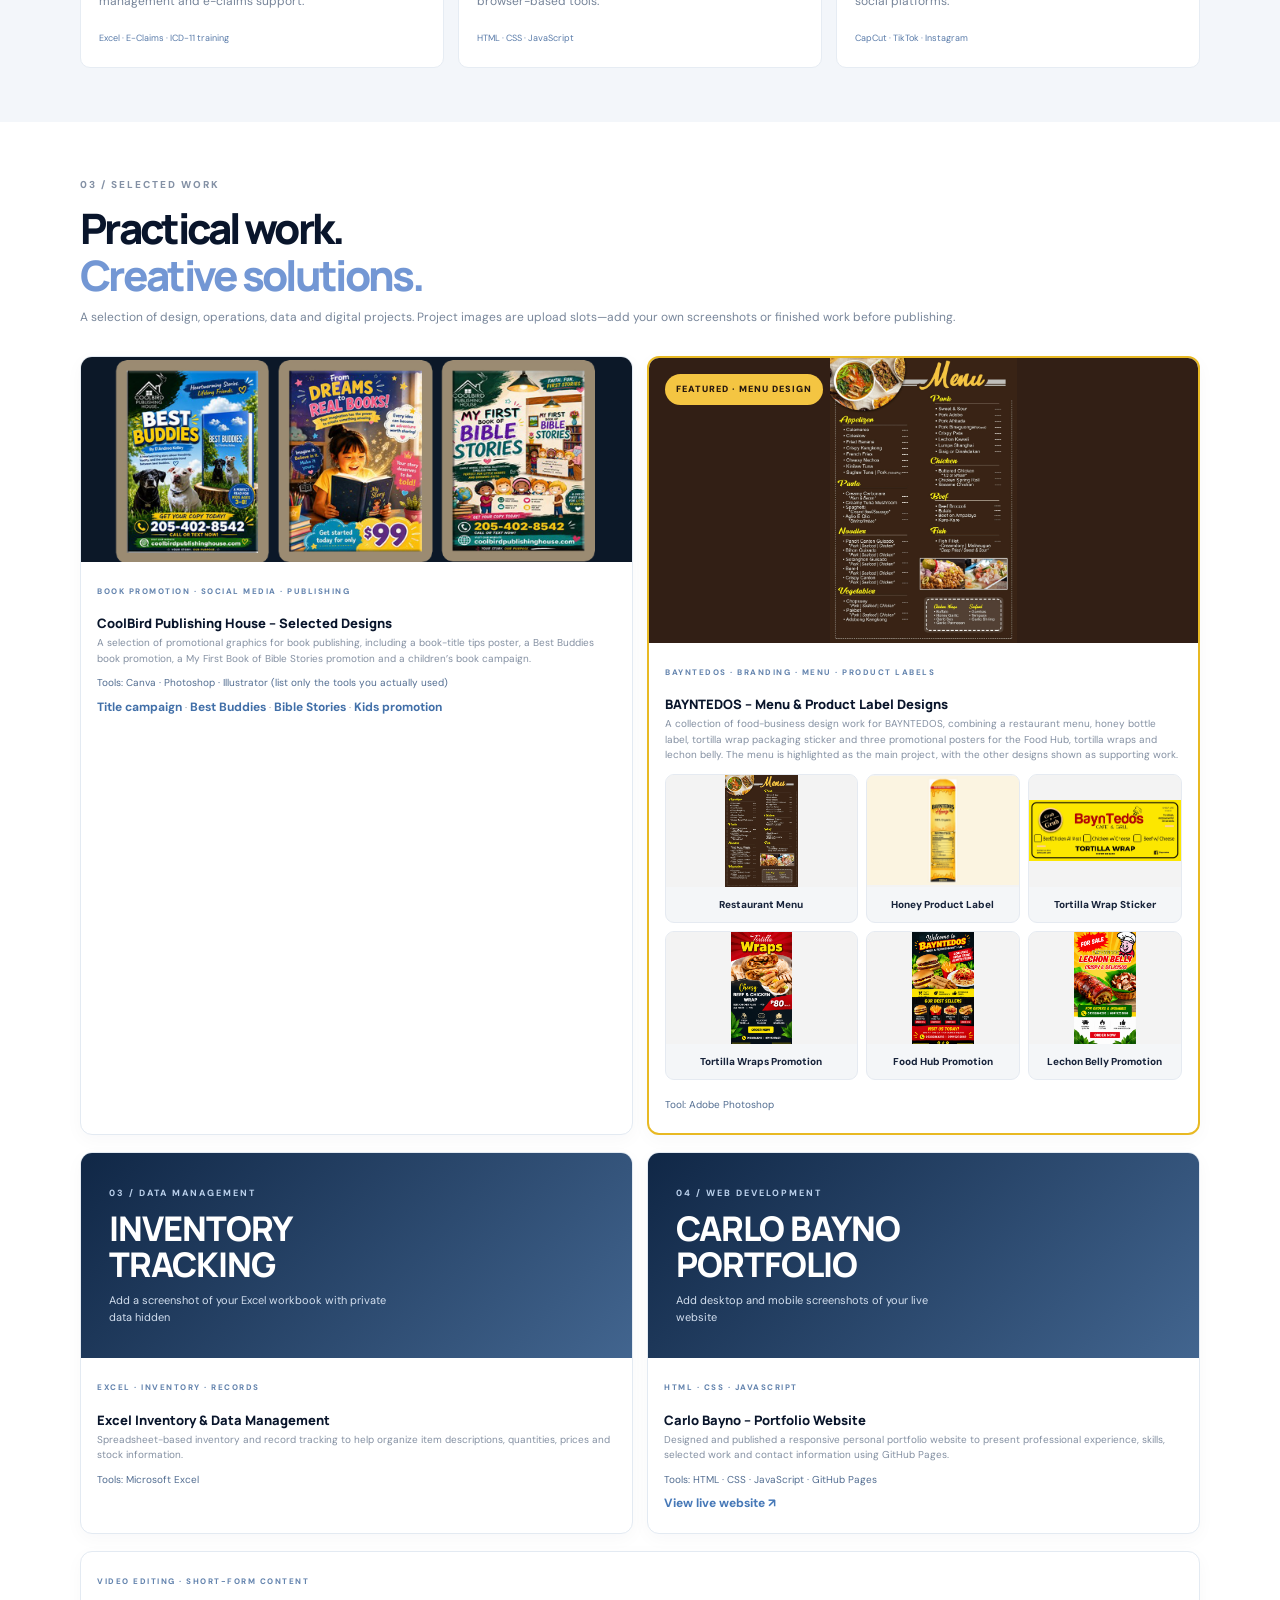
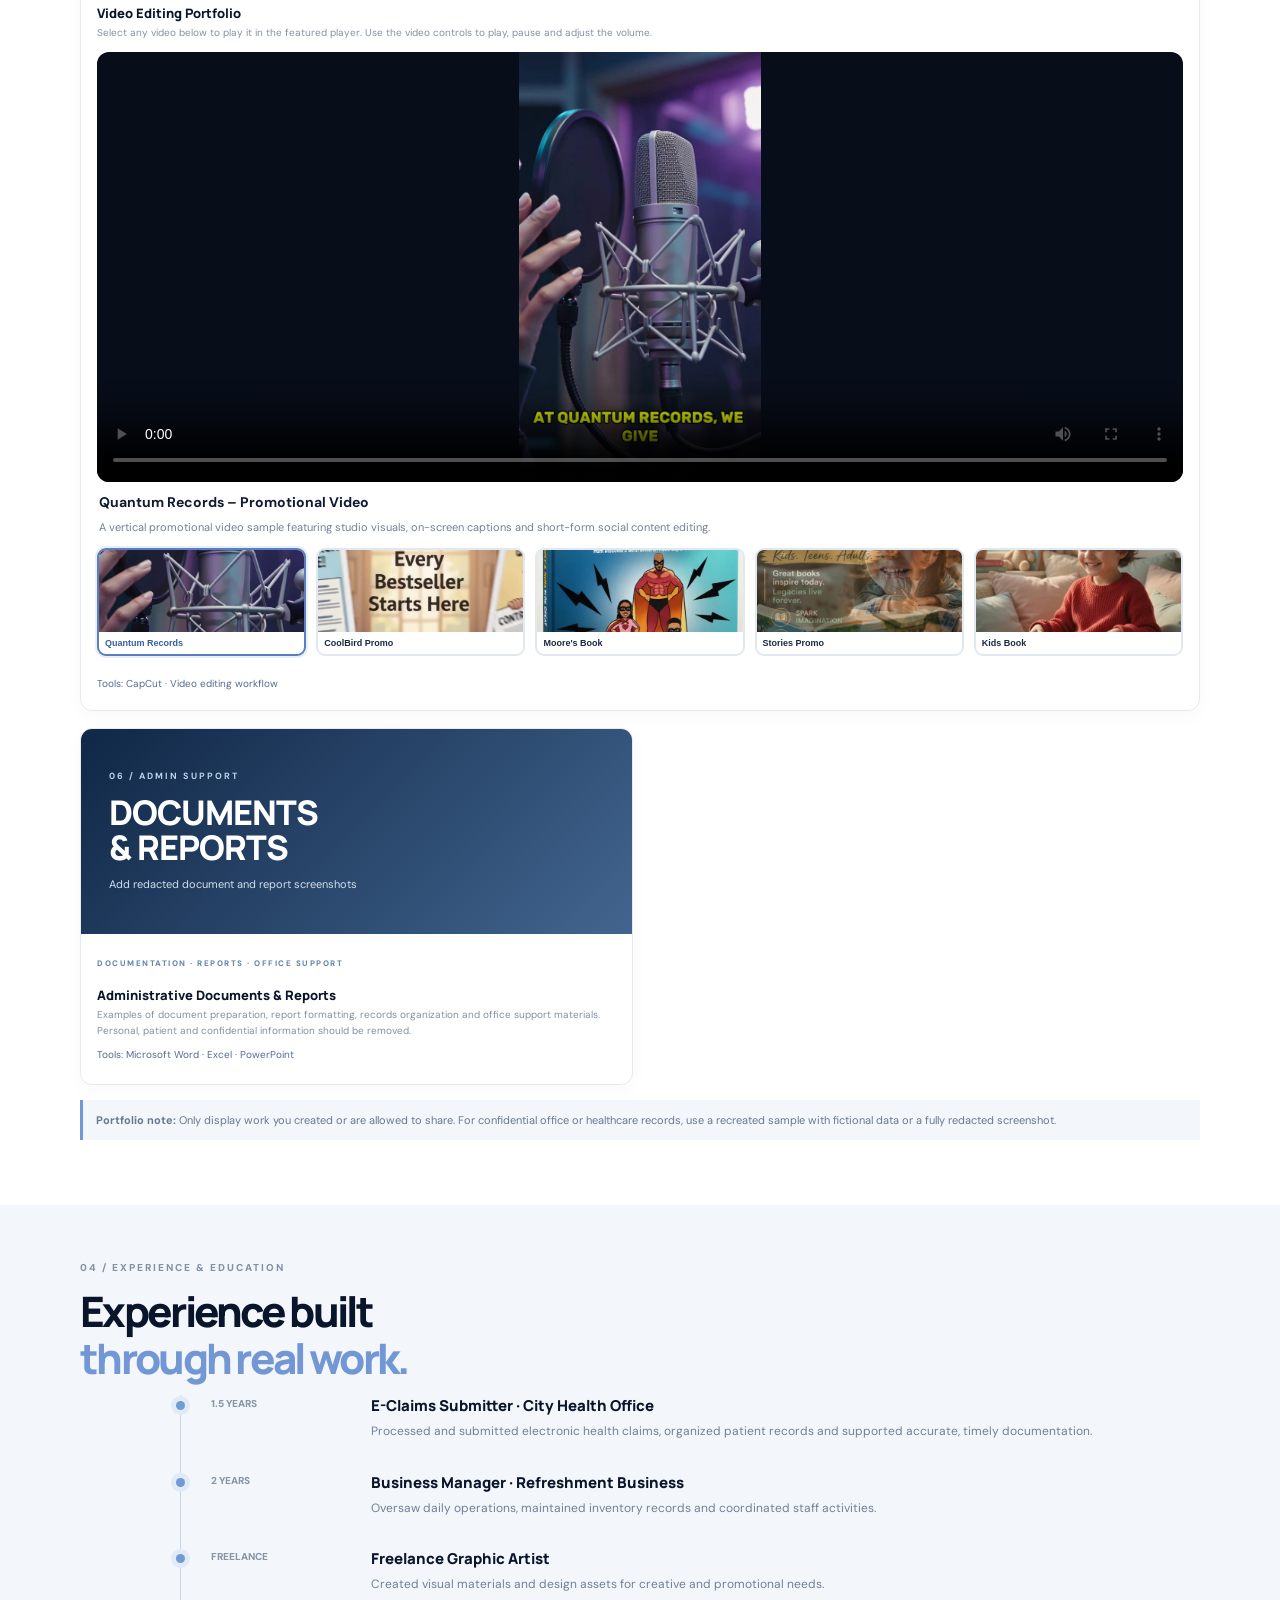
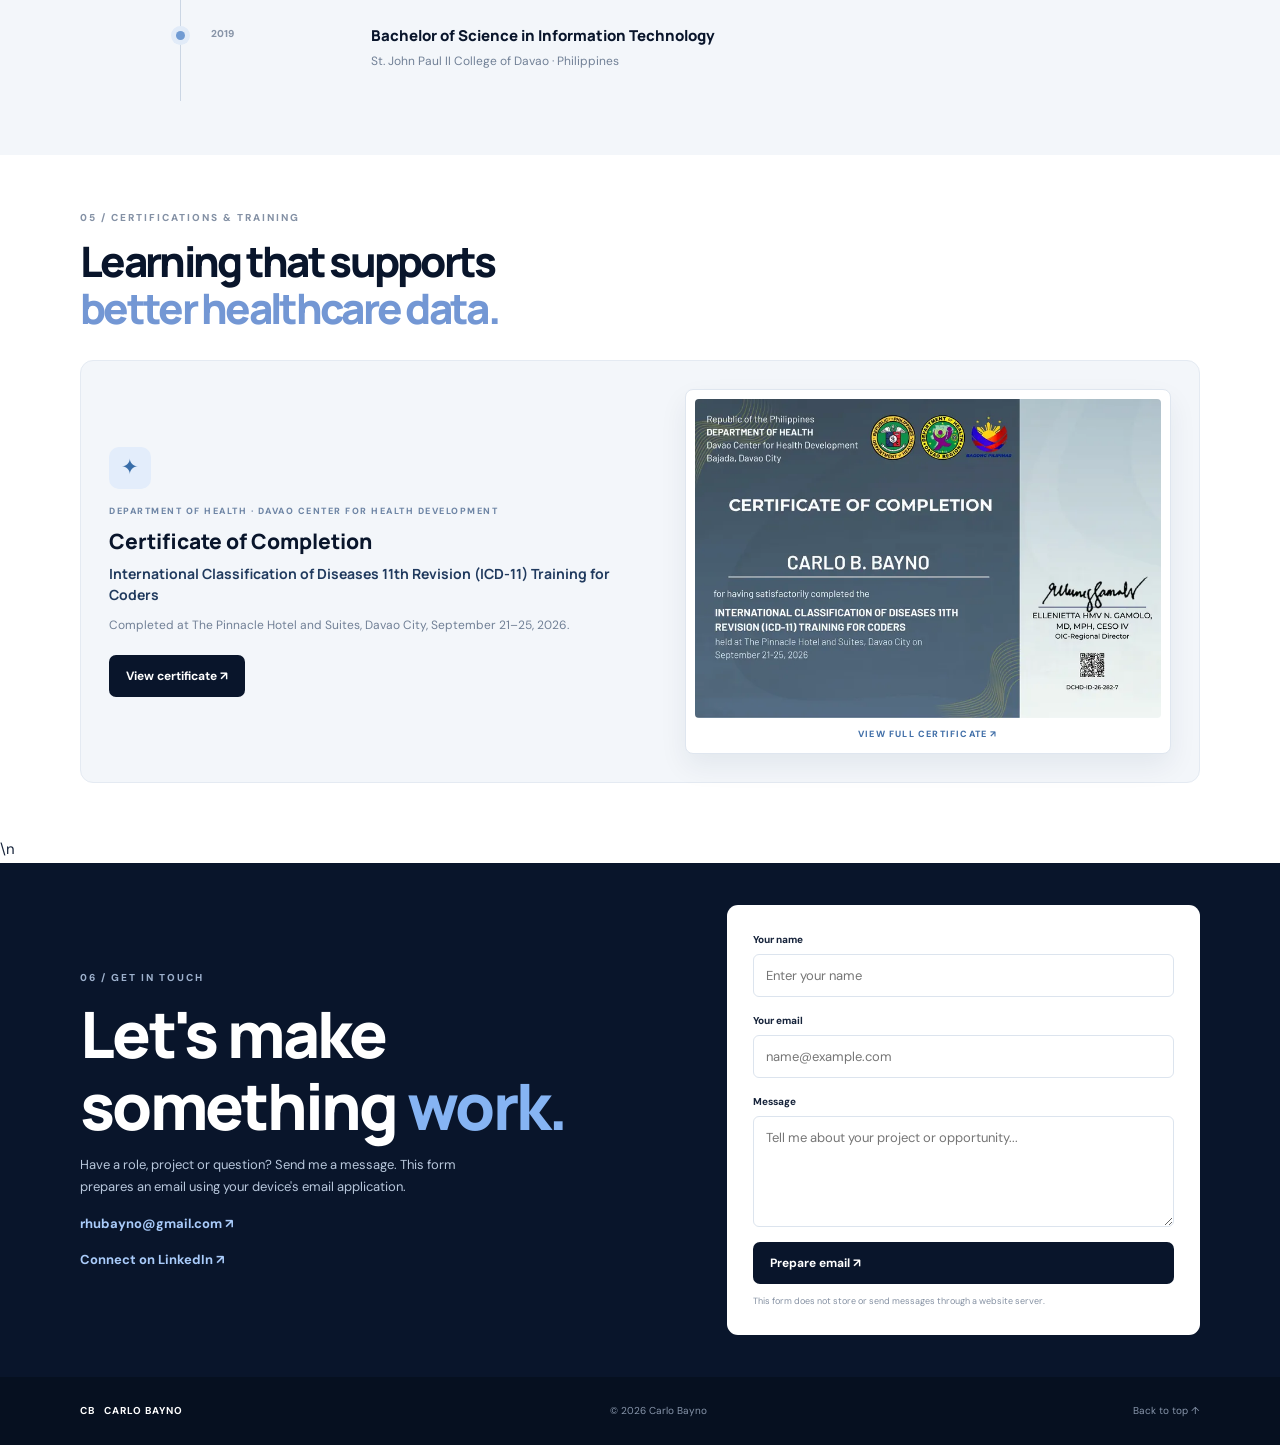
==== commit 70017129: "Add files via upload" ====
--- a/index.html
+++ b/index.html
@@ -19,8 +19,10 @@
 <div class="actions"><a class="btn primary" href="#work">Explore my work ↗</a><a class="btn secondary" href="resume.pdf" download>Download resume ↓</a></div>
 <div class="facts"><div><b>5+</b><small>Skill areas</small></div><div><b>PH</b><small>Based in the Philippines</small></div><div><b>Remote</b><small>Work-ready</small></div></div>
 </div><div class="hero-visual"><div class="photo-frame">
-<img src="assets/profile-photo.jpg" alt="Professional photo of Carlo Bayno" onerror="this.style.display='none';this.nextElementSibling.style.display='grid'">
-<div class="photo-fallback"><b>CB</b><span>ADD YOUR<br>PROFILE PHOTO</span></div>
+<video class="profile-video" autoplay muted loop playsinline controls preload="metadata" poster="assets/profile-photo-placeholder.svg" aria-label="Carlo Bayno professional profile video">
+<source src="assets/carlo-profile-video.mp4" type="video/mp4">
+Your browser does not support embedded video.
+</video>
 <div class="photo-caption"><b>CARLO BAYNO</b><small>Creative & Operations Support</small></div></div>
 <div class="float top">✳ &nbsp; Creative design</div><div class="float bottom">▦ &nbsp; Organized operations</div></div></section>
 <div class="toolstrip"><div class="wrap strip"><span>TOOLS I WORK WITH</span><b>CANVA</b><b>PHOTOSHOP</b><b>ILLUSTRATOR</b><b>MS OFFICE</b><b>GOOGLE WORKSPACE</b><b>CAPCUT</b></div></div>
@@ -52,7 +54,7 @@
     <div class="project-info">
       <span class="project-type">BAYNTEDOS · BRANDING · MENU · PRODUCT LABELS</span>
       <h3>BAYNTEDOS – Menu &amp; Product Label Designs</h3>
-      <p>A collection of food-business design work for BAYNTEDOS, combining a restaurant menu, honey bottle label and tortilla wrap packaging sticker. The menu is highlighted as the main project, with the product labels shown as supporting work.</p>
+      <p>A collection of food-business design work for BAYNTEDOS, combining a restaurant menu, honey bottle label, tortilla wrap packaging sticker and three promotional posters for the Food Hub, tortilla wraps and lechon belly. The menu is highlighted as the main project, with the other designs shown as supporting work.</p>
       <div class="bayntedos-gallery">
         <a href="assets/bayntedos-menu-original.jpg" target="_blank" rel="noopener" aria-label="View full-size BAYNTEDOS menu">
           <img src="assets/bayntedos-menu.jpg" alt="BAYNTEDOS restaurant menu">
@@ -65,6 +67,18 @@
         <a href="assets/bayntedos-tortilla-wrap-sticker-original.jpg" target="_blank" rel="noopener" aria-label="View full-size BAYNTEDOS tortilla wrap sticker">
           <img src="assets/bayntedos-tortilla-wrap-sticker.jpg" alt="BAYNTEDOS tortilla wrap packaging sticker">
           <span>Tortilla Wrap Sticker</span>
+        </a>
+        <a href="assets/bayntedos-promo-1.jpg" target="_blank" rel="noopener" aria-label="View full-size BAYNTEDOS tortilla wraps promotional poster">
+          <img src="assets/bayntedos-promo-1.jpg" alt="BAYNTEDOS cheesy beef and chicken tortilla wraps promotional poster">
+          <span>Tortilla Wraps Promotion</span>
+        </a>
+        <a href="assets/bayntedos-promo-2.jpg" target="_blank" rel="noopener" aria-label="View full-size BAYNTEDOS Food and Refreshment Hub promotional poster">
+          <img src="assets/bayntedos-promo-2.jpg" alt="BAYNTEDOS Food and Refreshment Hub promotional poster">
+          <span>Food Hub Promotion</span>
+        </a>
+        <a href="assets/bayntedos-promo-3.jpg" target="_blank" rel="noopener" aria-label="View full-size BAYNTEDOS lechon belly promotional poster">
+          <img src="assets/bayntedos-promo-3.jpg" alt="BAYNTEDOS crispy lechon belly promotional poster">
+          <span>Lechon Belly Promotion</span>
         </a>
       </div>
       <small>Tool: Adobe Photoshop</small>
--- a/style.css
+++ b/style.css
@@ -140,3 +140,6 @@
   .video-thumb img{height:74px}
   .video-thumb span{font-size:8px;padding:5px}
 }
+
+/* Profile video */
+.photo-frame .profile-video{width:100%;height:100%;display:block;object-fit:cover;border-radius:11px;position:relative;z-index:2;background:#09152b}
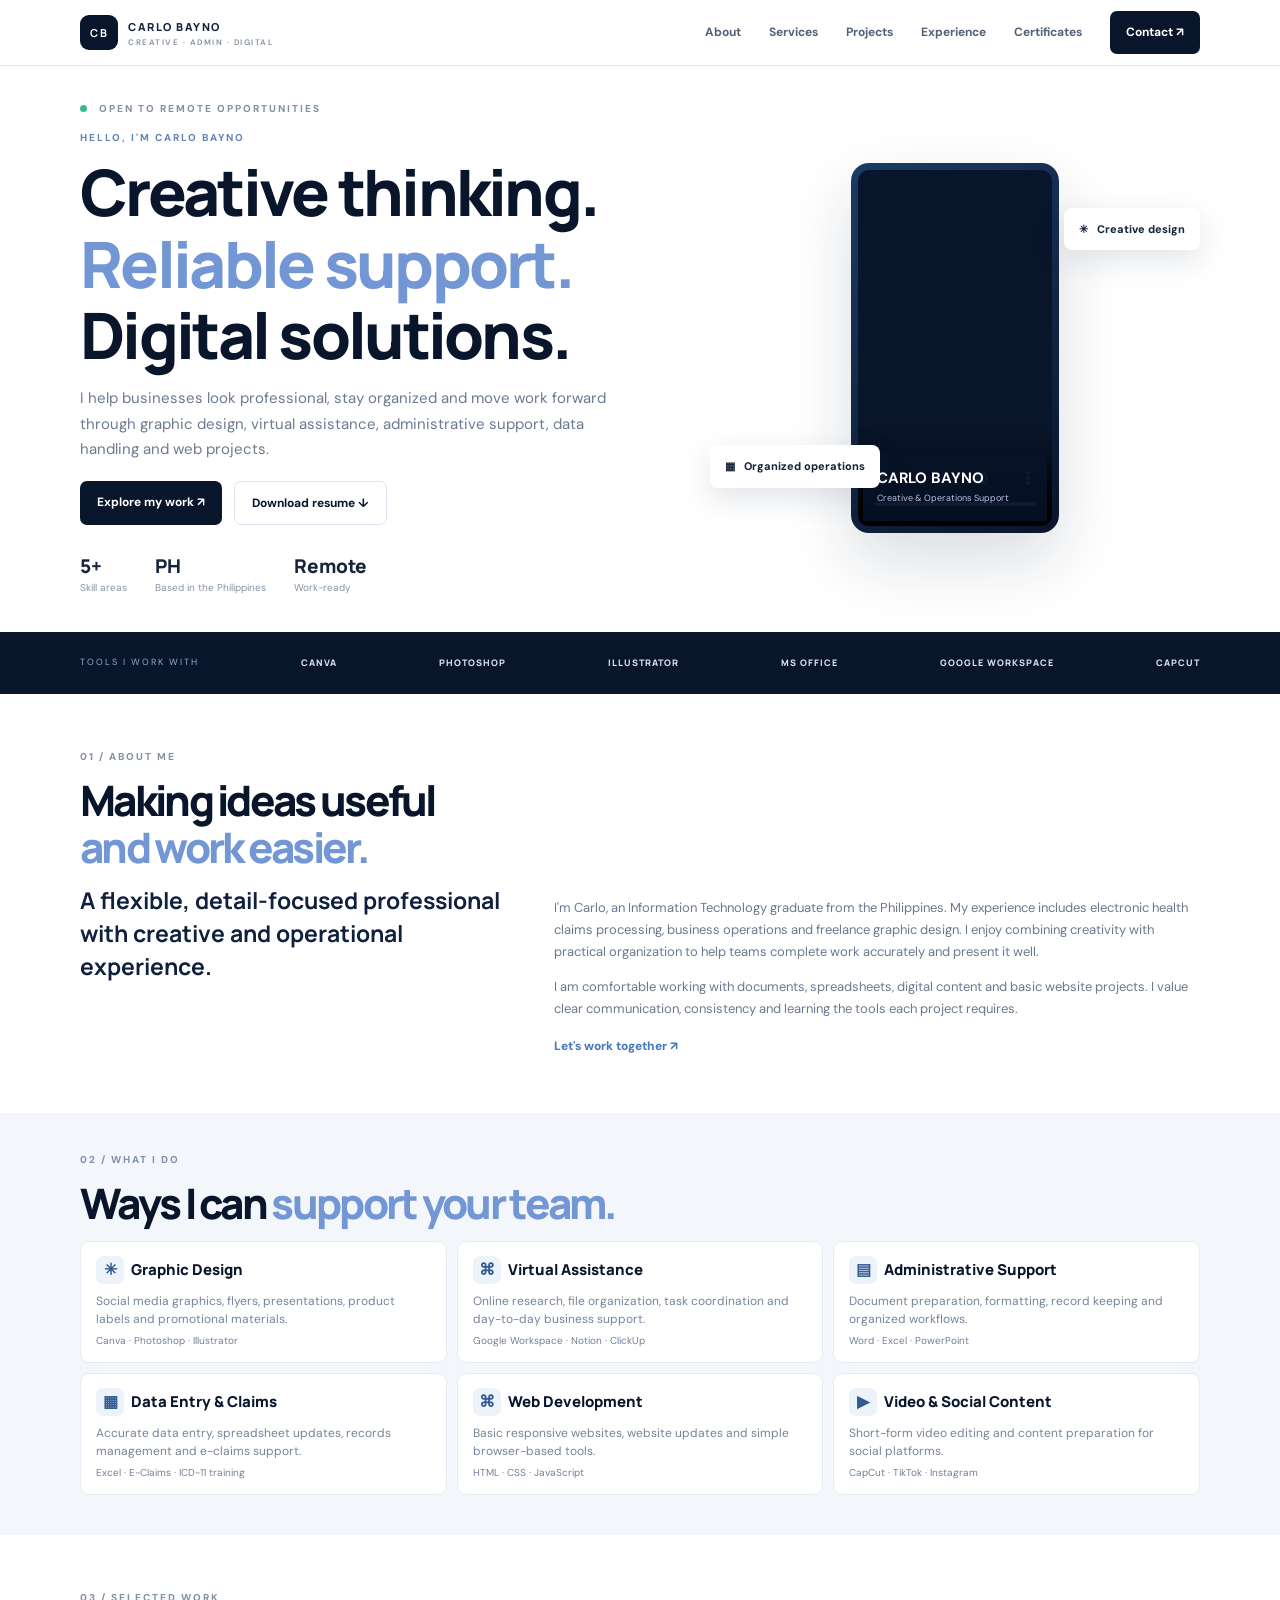
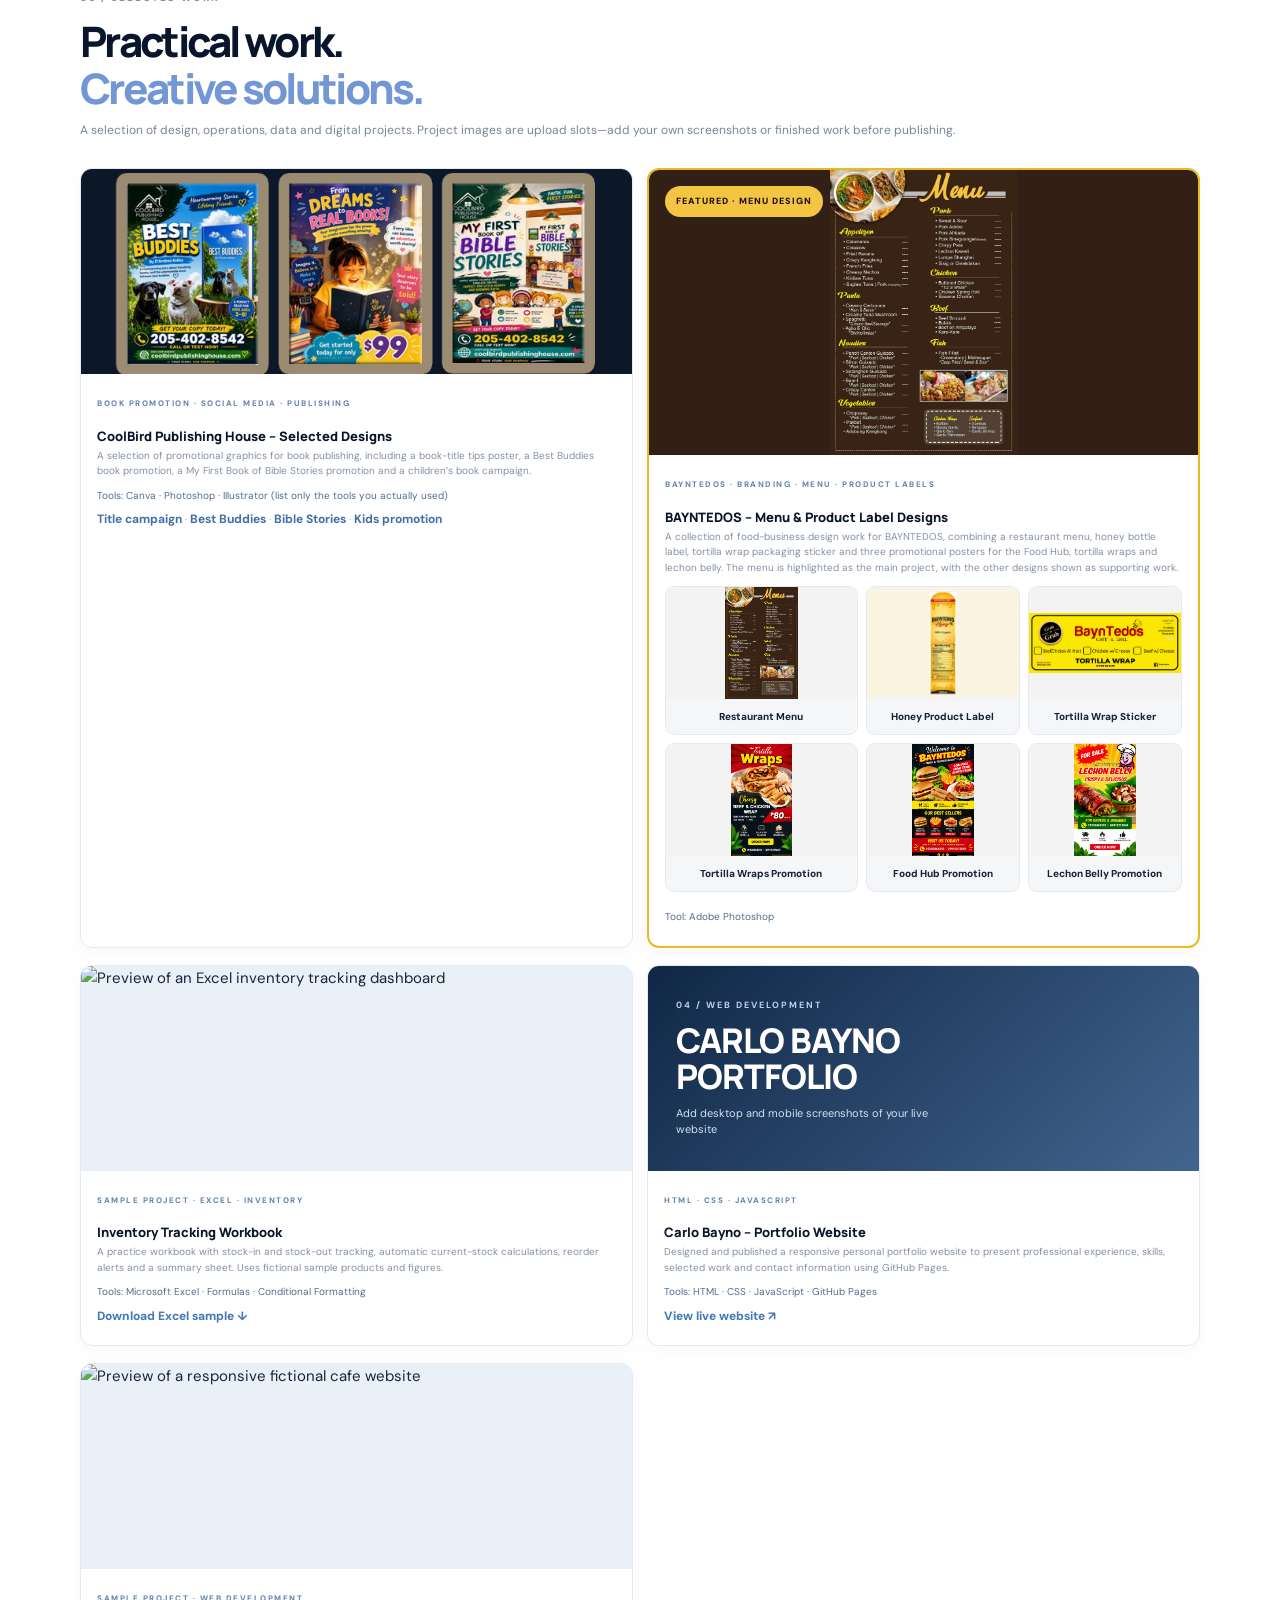
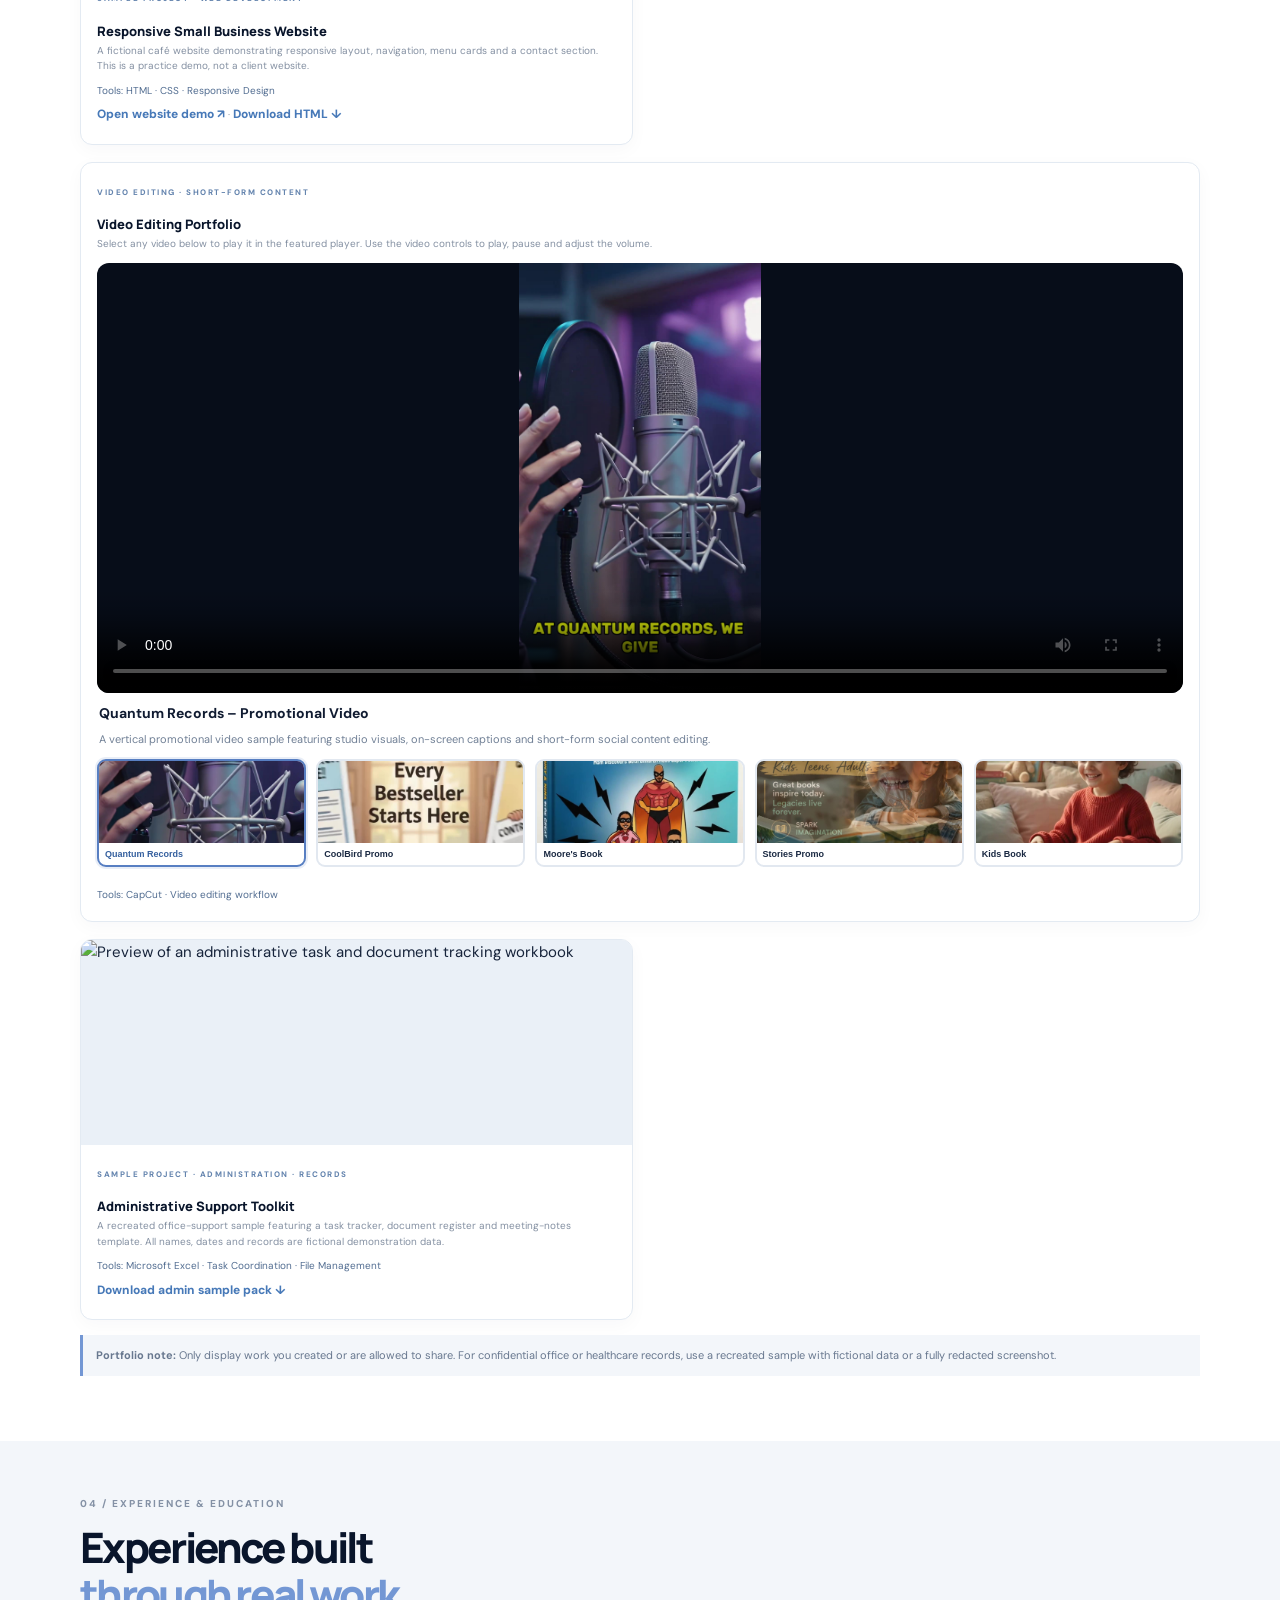
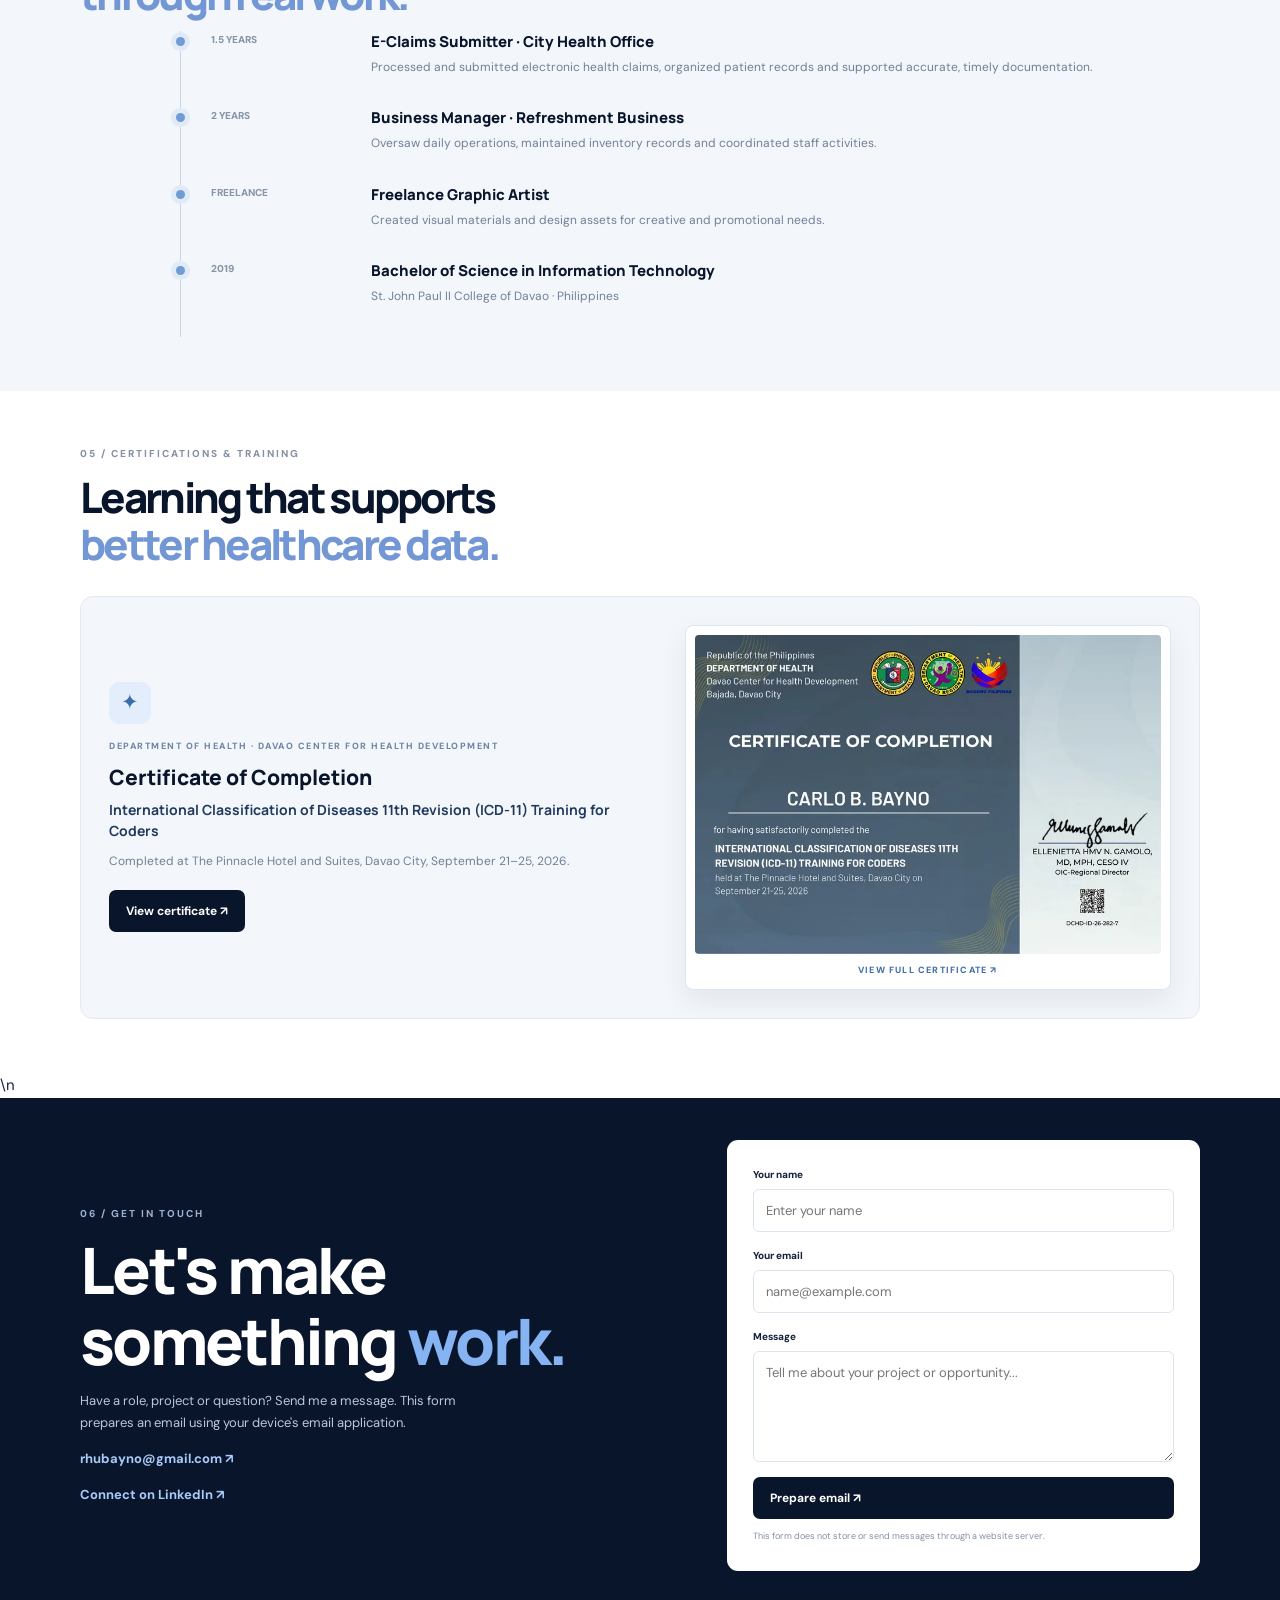
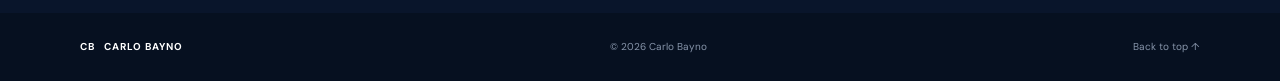
==== commit a0d2df20: "Add files via upload" ====
--- a/index.html
+++ b/index.html
@@ -85,12 +85,16 @@
     </div>
   </article>
 <article class="project-card">
-    <div class="project-media"><img src="assets/project-excel-inventory.jpg" alt="Excel inventory and data management workbook sample" onerror="this.style.display='none';this.nextElementSibling.style.display='grid'"><div class="project-placeholder"><b>03 / DATA MANAGEMENT</b><strong>INVENTORY<br>TRACKING</strong><span>Add a screenshot of your Excel workbook with private data hidden</span></div></div>
-    <div class="project-info"><span class="project-type">EXCEL · INVENTORY · RECORDS</span><h3>Excel Inventory & Data Management</h3><p>Spreadsheet-based inventory and record tracking to help organize item descriptions, quantities, prices and stock information.</p><small>Tools: Microsoft Excel</small></div>
+    <div class="project-media"><img src="assets/inventory-demo-preview.svg" alt="Preview of an Excel inventory tracking dashboard"></div>
+    <div class="project-info"><span class="project-type">SAMPLE PROJECT · EXCEL · INVENTORY</span><h3>Inventory Tracking Workbook</h3><p>A practice workbook with stock-in and stock-out tracking, automatic current-stock calculations, reorder alerts and a summary sheet. Uses fictional sample products and figures.</p><small>Tools: Microsoft Excel · Formulas · Conditional Formatting</small><p><a class="link" href="assets/inventory-tracking-demo.xlsx" download>Download Excel sample ↓</a></p></div>
   </article>
   <article class="project-card">
     <div class="project-media"><img src="assets/project-portfolio-website.jpg" alt="Carlo Bayno portfolio website screenshots" onerror="this.style.display='none';this.nextElementSibling.style.display='grid'"><div class="project-placeholder"><b>04 / WEB DEVELOPMENT</b><strong>CARLO BAYNO<br>PORTFOLIO</strong><span>Add desktop and mobile screenshots of your live website</span></div></div>
     <div class="project-info"><span class="project-type">HTML · CSS · JAVASCRIPT</span><h3>Carlo Bayno – Portfolio Website</h3><p>Designed and published a responsive personal portfolio website to present professional experience, skills, selected work and contact information using GitHub Pages.</p><small>Tools: HTML · CSS · JavaScript · GitHub Pages</small><p><a class="link" href="https://zackedys95.github.io/porfolio.zackedys/" target="_blank" rel="noopener">View live website ↗</a></p></div>
+  </article>
+  <article class="project-card">
+    <div class="project-media"><img src="assets/web-demo-preview.svg" alt="Preview of a responsive fictional cafe website"></div>
+    <div class="project-info"><span class="project-type">SAMPLE PROJECT · WEB DEVELOPMENT</span><h3>Responsive Small Business Website</h3><p>A fictional café website demonstrating responsive layout, navigation, menu cards and a contact section. This is a practice demo, not a client website.</p><small>Tools: HTML · CSS · Responsive Design</small><p><a class="link" href="assets/web-development-demo.html" target="_blank" rel="noopener">Open website demo ↗</a> · <a class="link" href="assets/web-development-demo.html" download>Download HTML ↓</a></p></div>
   </article>
   <article class="project-card video-gallery-card">
     <div class="project-info video-gallery-heading">
@@ -135,8 +139,8 @@
     <div class="project-info video-tools"><small>Tools: CapCut · Video editing workflow</small></div>
   </article>
 <article class="project-card">
-    <div class="project-media"><img src="assets/project-admin-documents.jpg" alt="Administrative documents and reports samples" onerror="this.style.display='none';this.nextElementSibling.style.display='grid'"><div class="project-placeholder"><b>06 / ADMIN SUPPORT</b><strong>DOCUMENTS<br>& REPORTS</strong><span>Add redacted document and report screenshots</span></div></div>
-    <div class="project-info"><span class="project-type">DOCUMENTATION · REPORTS · OFFICE SUPPORT</span><h3>Administrative Documents & Reports</h3><p>Examples of document preparation, report formatting, records organization and office support materials. Personal, patient and confidential information should be removed.</p><small>Tools: Microsoft Word · Excel · PowerPoint</small></div>
+    <div class="project-media"><img src="assets/admin-demo-preview.svg" alt="Preview of an administrative task and document tracking workbook"></div>
+    <div class="project-info"><span class="project-type">SAMPLE PROJECT · ADMINISTRATION · RECORDS</span><h3>Administrative Support Toolkit</h3><p>A recreated office-support sample featuring a task tracker, document register and meeting-notes template. All names, dates and records are fictional demonstration data.</p><small>Tools: Microsoft Excel · Task Coordination · File Management</small><p><a class="link" href="assets/admin-support-sample-pack.xlsx" download>Download admin sample pack ↓</a></p></div>
   </article>
 </div>
 <p class="gallery-note"><strong>Portfolio note:</strong> Only display work you created or are allowed to share. For confidential office or healthcare records, use a recreated sample with fictional data or a fully redacted screenshot.</p>
--- a/style.css
+++ b/style.css
@@ -143,3 +143,30 @@
 
 /* Profile video */
 .photo-frame .profile-video{width:100%;height:100%;display:block;object-fit:cover;border-radius:11px;position:relative;z-index:2;background:#09152b}
+
+
+/* Compact "What I Do" section */
+#services.section{padding-top:38px;padding-bottom:40px}
+#services .wrap>h2{margin:4px 0 14px}
+#services .cards{grid-template-columns:repeat(3,minmax(0,1fr));gap:10px}
+#services .cards article{min-height:0;padding:14px 15px;border-radius:9px}
+#services .cards article>b{display:inline-flex;align-items:center;justify-content:center;width:28px;height:28px;margin:0 7px 0 0;border-radius:7px;background:#edf3fb;color:#315b91;font-size:16px;vertical-align:middle}
+#services .cards article h3{display:inline;font-size:15px;line-height:1.25;margin:0;vertical-align:middle}
+#services .cards article p{font-size:12px;line-height:1.5;margin:8px 0 6px}
+#services .cards article small{display:block;font-size:10px;line-height:1.4;color:#718096}
+@media(max-width:900px){#services .cards{grid-template-columns:repeat(2,minmax(0,1fr))}}
+@media(max-width:560px){
+#services.section{padding-top:30px;padding-bottom:30px}
+#services .cards{grid-template-columns:repeat(2,minmax(0,1fr));gap:8px}
+#services .cards article{padding:11px}
+#services .cards article h3{font-size:13px}
+#services .cards article p{font-size:11px;line-height:1.4}
+#services .cards article small{font-size:9px}
+}
+
+/* Fix portrait profile video: don't crop the face or body */
+.hero-visual{height:370px}
+.photo-frame{width:208px;height:370px;padding:7px;aspect-ratio:9/16}
+.photo-frame .profile-video{width:100%;height:100%;object-fit:contain;object-position:center center;background:#09152b;border-radius:11px;display:block}
+@media(max-width:900px){.hero-visual{height:350px}.photo-frame{width:197px;height:350px}}
+@media(max-width:620px){.hero-visual{height:300px}.photo-frame{width:169px;height:300px}}
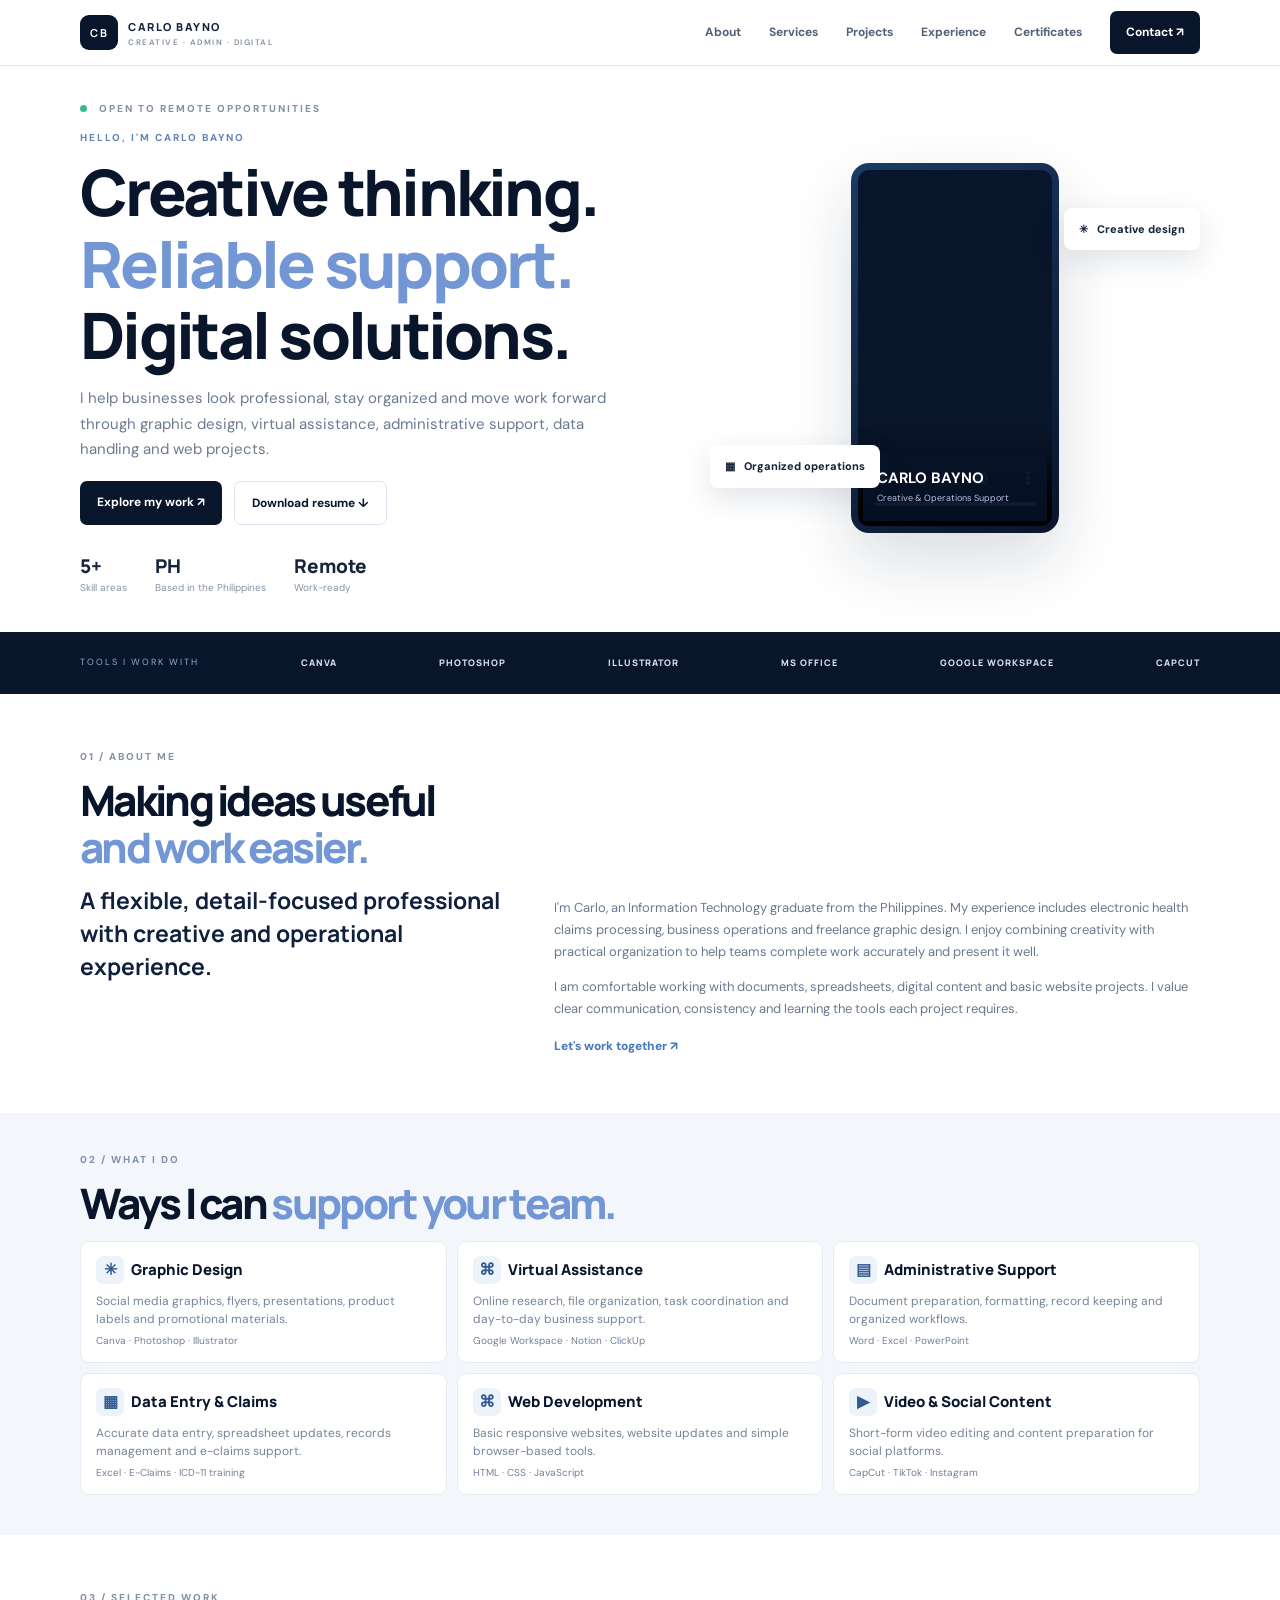
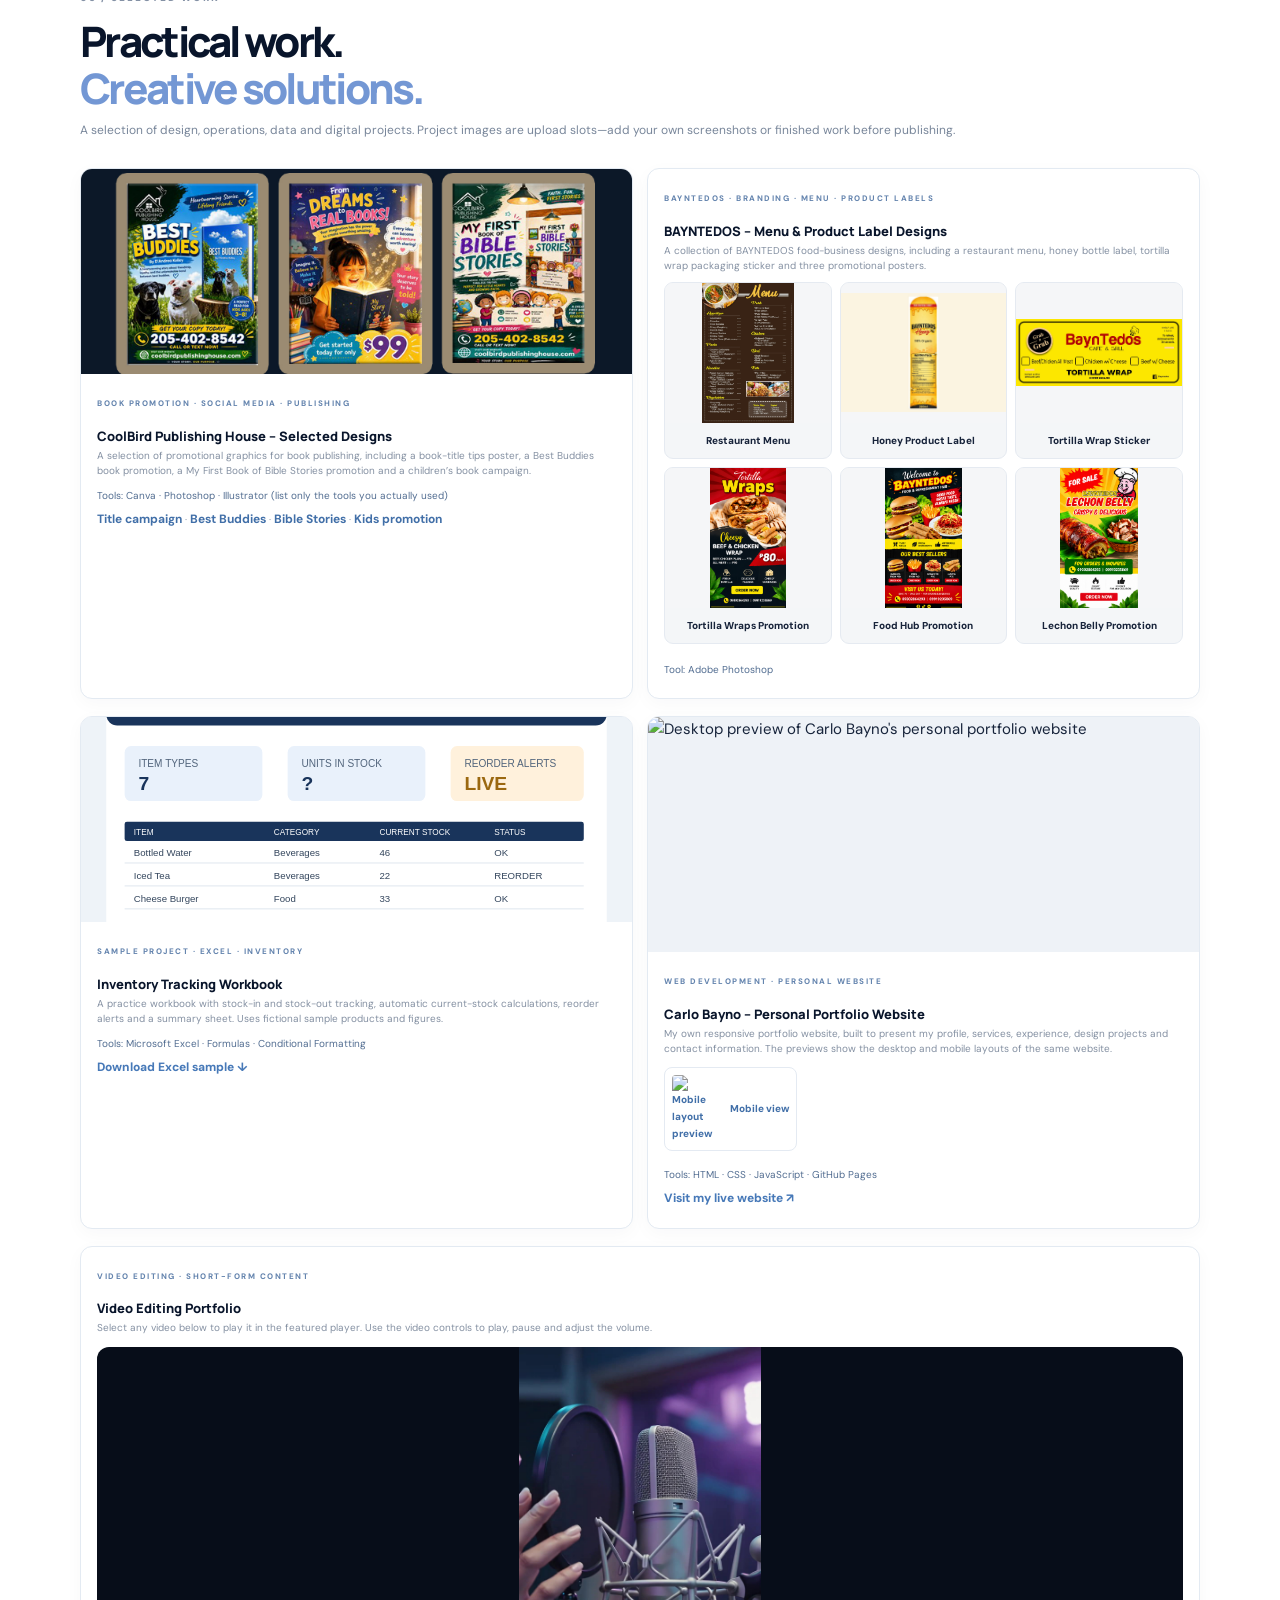
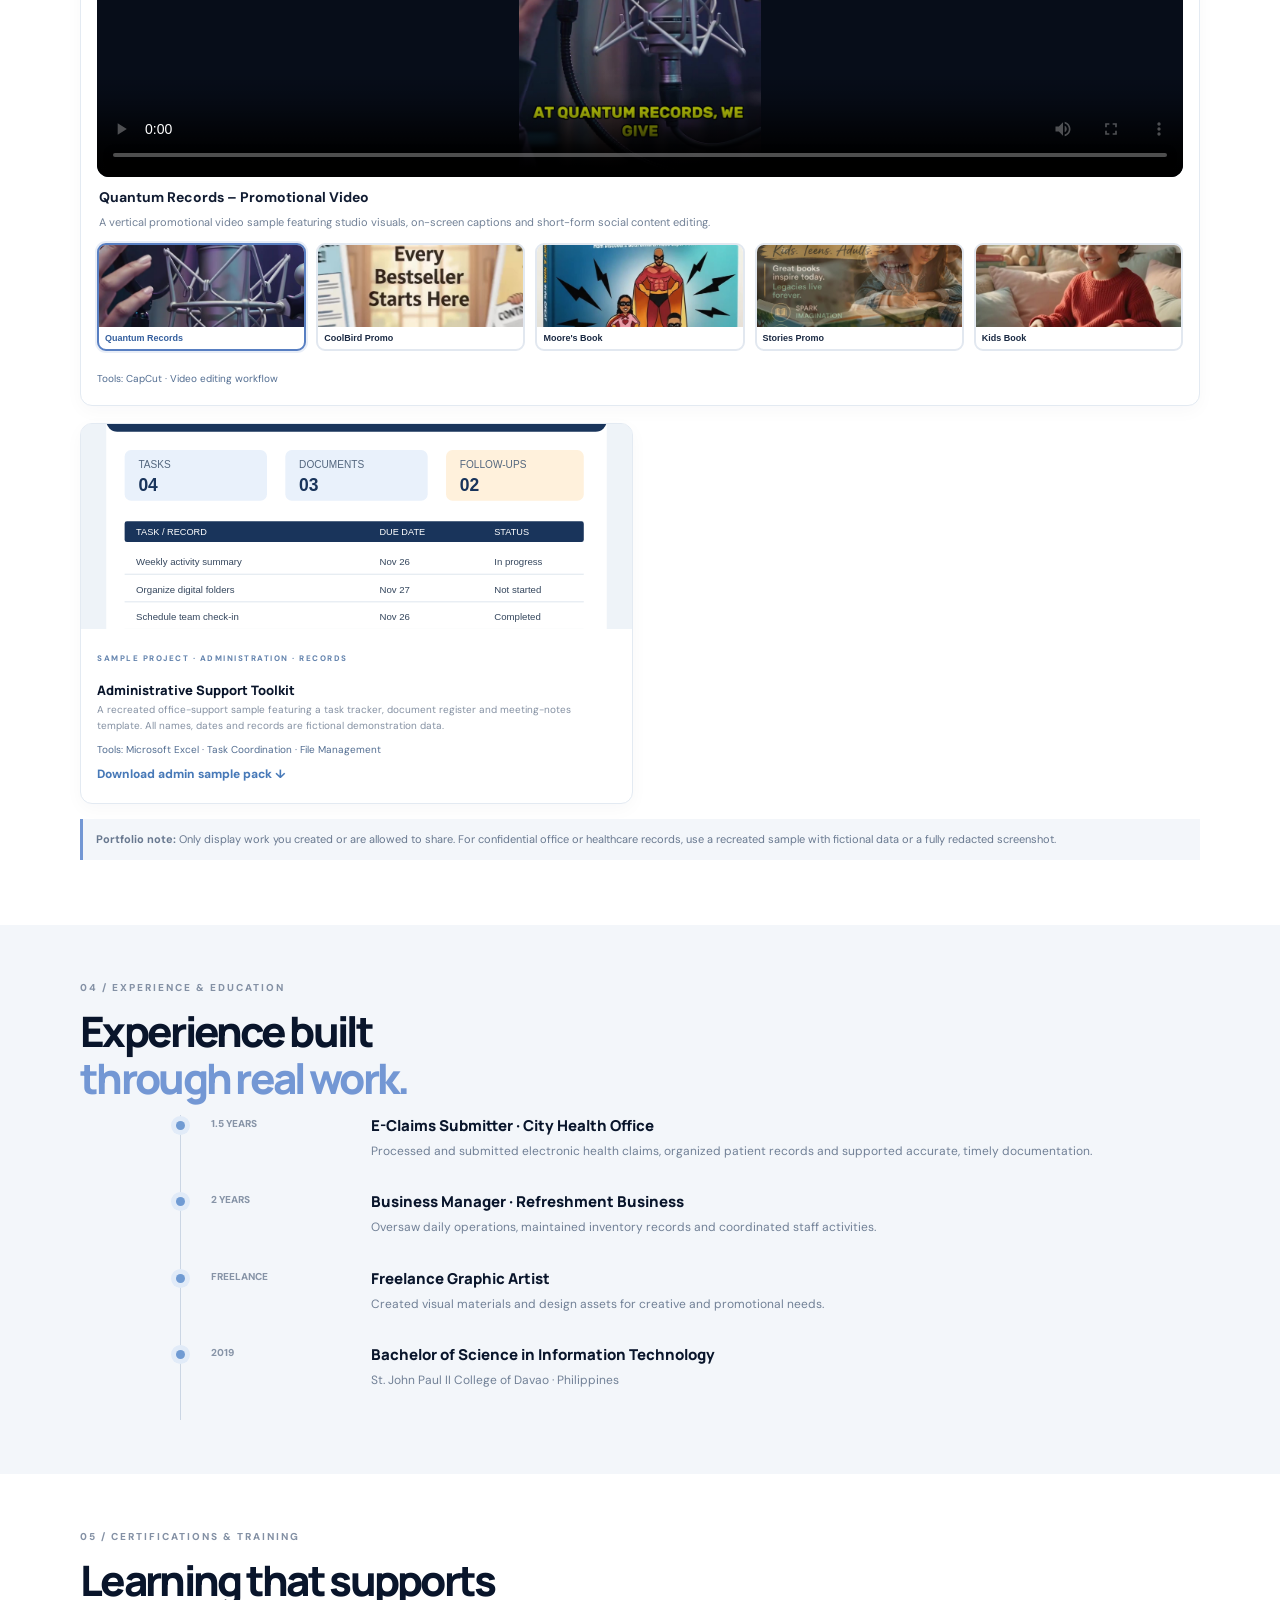
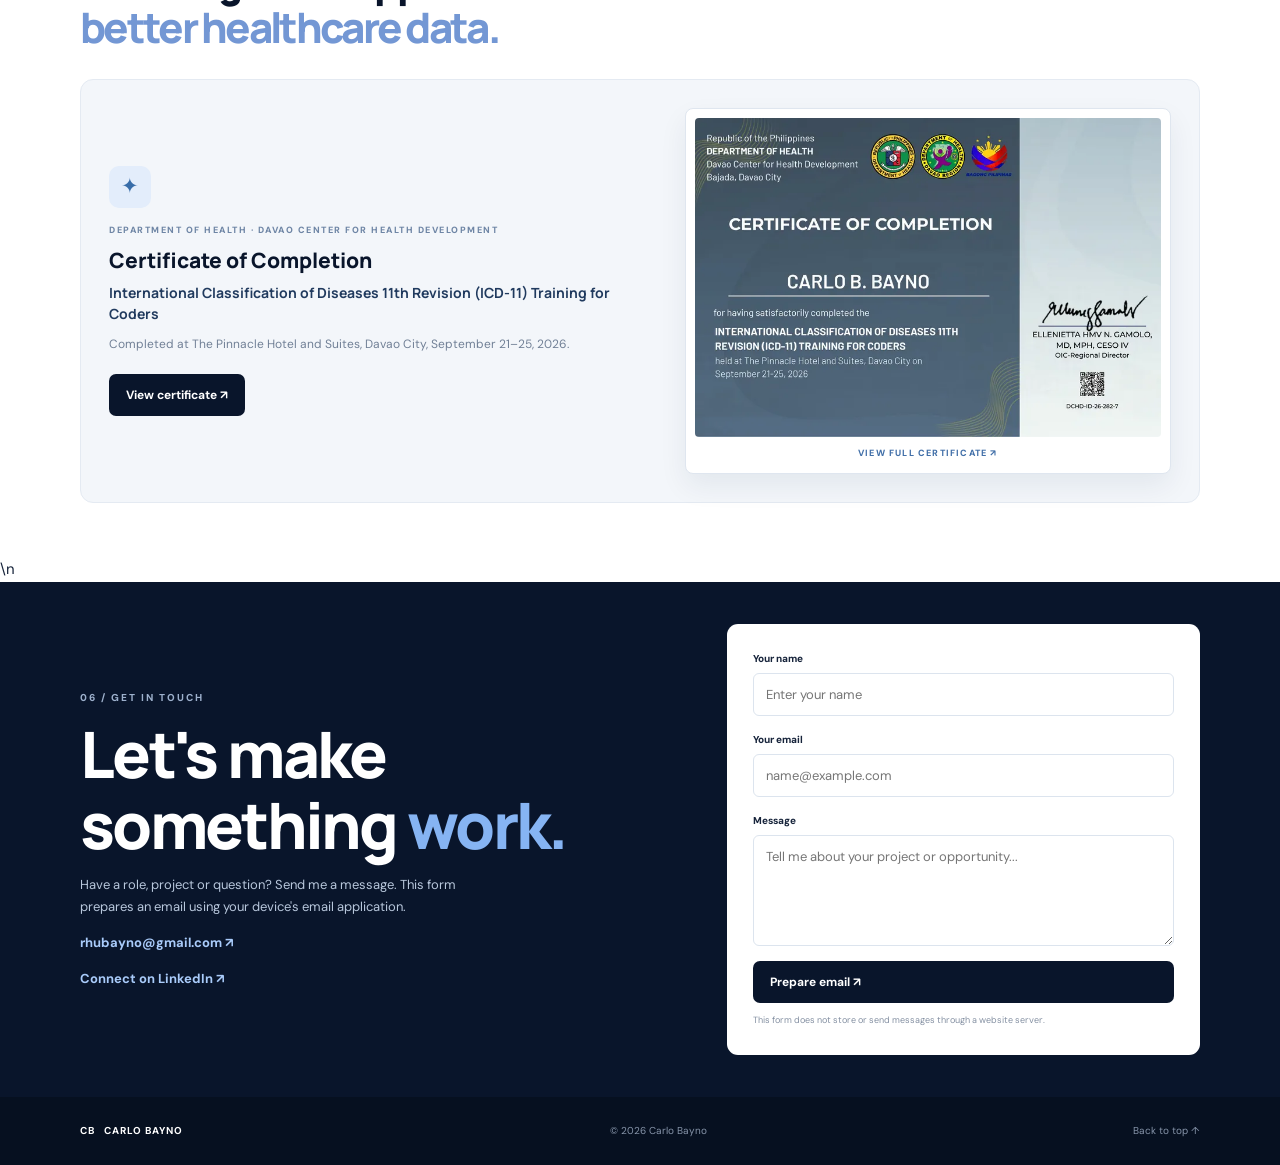
==== commit c20f0604: "Add files via upload" ====
--- a/index.html
+++ b/index.html
@@ -47,14 +47,10 @@
     <div class="project-info"><span class="project-type">BOOK PROMOTION · SOCIAL MEDIA · PUBLISHING</span><h3>CoolBird Publishing House – Selected Designs</h3><p>A selection of promotional graphics for book publishing, including a book-title tips poster, a Best Buddies book promotion, a My First Book of Bible Stories promotion and a children’s book campaign.</p><small>Tools: Canva · Photoshop · Illustrator (list only the tools you actually used)</small><p class="sample-links"><a class="link" href="assets/coolbird-title-campaign.jpg" target="_blank" rel="noopener">Title campaign</a> · <a class="link" href="assets/coolbird-best-buddies.png" target="_blank" rel="noopener">Best Buddies</a> · <a class="link" href="assets/coolbird-bible-stories.png" target="_blank" rel="noopener">Bible Stories</a> · <a class="link" href="assets/coolbird-kids-promotion.png" target="_blank" rel="noopener">Kids promotion</a></p></div>
   </article>
   <article class="project-card bayntedos-combined">
-    <div class="project-media bayntedos-feature-media">
-      <img src="assets/bayntedos-menu.jpg" alt="BAYNTEDOS Cafe and Grill restaurant menu design">
-      <span class="media-tag">FEATURED · MENU DESIGN</span>
-    </div>
     <div class="project-info">
       <span class="project-type">BAYNTEDOS · BRANDING · MENU · PRODUCT LABELS</span>
       <h3>BAYNTEDOS – Menu &amp; Product Label Designs</h3>
-      <p>A collection of food-business design work for BAYNTEDOS, combining a restaurant menu, honey bottle label, tortilla wrap packaging sticker and three promotional posters for the Food Hub, tortilla wraps and lechon belly. The menu is highlighted as the main project, with the other designs shown as supporting work.</p>
+      <p>A collection of BAYNTEDOS food-business designs, including a restaurant menu, honey bottle label, tortilla wrap packaging sticker and three promotional posters.</p>
       <div class="bayntedos-gallery">
         <a href="assets/bayntedos-menu-original.jpg" target="_blank" rel="noopener" aria-label="View full-size BAYNTEDOS menu">
           <img src="assets/bayntedos-menu.jpg" alt="BAYNTEDOS restaurant menu">
@@ -88,14 +84,22 @@
     <div class="project-media"><img src="assets/inventory-demo-preview.svg" alt="Preview of an Excel inventory tracking dashboard"></div>
     <div class="project-info"><span class="project-type">SAMPLE PROJECT · EXCEL · INVENTORY</span><h3>Inventory Tracking Workbook</h3><p>A practice workbook with stock-in and stock-out tracking, automatic current-stock calculations, reorder alerts and a summary sheet. Uses fictional sample products and figures.</p><small>Tools: Microsoft Excel · Formulas · Conditional Formatting</small><p><a class="link" href="assets/inventory-tracking-demo.xlsx" download>Download Excel sample ↓</a></p></div>
   </article>
-  <article class="project-card">
-    <div class="project-media"><img src="assets/project-portfolio-website.jpg" alt="Carlo Bayno portfolio website screenshots" onerror="this.style.display='none';this.nextElementSibling.style.display='grid'"><div class="project-placeholder"><b>04 / WEB DEVELOPMENT</b><strong>CARLO BAYNO<br>PORTFOLIO</strong><span>Add desktop and mobile screenshots of your live website</span></div></div>
-    <div class="project-info"><span class="project-type">HTML · CSS · JAVASCRIPT</span><h3>Carlo Bayno – Portfolio Website</h3><p>Designed and published a responsive personal portfolio website to present professional experience, skills, selected work and contact information using GitHub Pages.</p><small>Tools: HTML · CSS · JavaScript · GitHub Pages</small><p><a class="link" href="https://zackedys95.github.io/porfolio.zackedys/" target="_blank" rel="noopener">View live website ↗</a></p></div>
+  <article class="project-card portfolio-website-card">
+    <div class="project-media portfolio-preview-media">
+      <img src="assets/carlo-website-desktop-preview.png" alt="Desktop preview of Carlo Bayno's personal portfolio website">
+    </div>
+    <div class="project-info">
+      <span class="project-type">WEB DEVELOPMENT · PERSONAL WEBSITE</span>
+      <h3>Carlo Bayno – Personal Portfolio Website</h3>
+      <p>My own responsive portfolio website, built to present my profile, services, experience, design projects and contact information. The previews show the desktop and mobile layouts of the same website.</p>
+      <div class="portfolio-device-previews">
+        <a href="assets/carlo-website-mobile-preview.png" target="_blank" rel="noopener"><img src="assets/carlo-website-mobile-preview.png" alt="Mobile layout preview of Carlo Bayno's portfolio website"><span>Mobile view</span></a>
+      </div>
+      <small>Tools: HTML · CSS · JavaScript · GitHub Pages</small>
+      <p><a class="link" href="https://zackedys95.github.io/porfolio.zackedys/" target="_blank" rel="noopener">Visit my live website ↗</a></p>
+    </div>
   </article>
-  <article class="project-card">
-    <div class="project-media"><img src="assets/web-demo-preview.svg" alt="Preview of a responsive fictional cafe website"></div>
-    <div class="project-info"><span class="project-type">SAMPLE PROJECT · WEB DEVELOPMENT</span><h3>Responsive Small Business Website</h3><p>A fictional café website demonstrating responsive layout, navigation, menu cards and a contact section. This is a practice demo, not a client website.</p><small>Tools: HTML · CSS · Responsive Design</small><p><a class="link" href="assets/web-development-demo.html" target="_blank" rel="noopener">Open website demo ↗</a> · <a class="link" href="assets/web-development-demo.html" download>Download HTML ↓</a></p></div>
-  </article>
+
   <article class="project-card video-gallery-card">
     <div class="project-info video-gallery-heading">
       <span class="project-type">VIDEO EDITING · SHORT-FORM CONTENT</span>
--- a/style.css
+++ b/style.css
@@ -170,3 +170,22 @@
 .photo-frame .profile-video{width:100%;height:100%;object-fit:contain;object-position:center center;background:#09152b;border-radius:11px;display:block}
 @media(max-width:900px){.hero-visual{height:350px}.photo-frame{width:197px;height:350px}}
 @media(max-width:620px){.hero-visual{height:300px}.photo-frame{width:169px;height:300px}}
+
+
+/* BAYNTEDOS: remove featured treatment; display every design as an equal gallery item */
+.bayntedos-combined{border:1px solid #e3eaf2;box-shadow:0 5px 18px #10274408}
+.bayntedos-gallery{grid-template-columns:repeat(3,minmax(0,1fr));margin:8px 0 12px}
+.bayntedos-gallery a:first-child{grid-column:auto}
+.bayntedos-gallery img{height:140px;object-fit:contain;background:#f5f6f8}
+@media(max-width:700px){
+  .bayntedos-gallery{grid-template-columns:repeat(2,minmax(0,1fr))}
+  .bayntedos-gallery a:first-child{grid-column:auto}
+  .bayntedos-gallery img{height:112px}
+}
+/* Personal website card previews */
+.portfolio-preview-media{height:235px;background:#eef2f7}
+.portfolio-preview-media img{object-fit:cover;object-position:top center}
+.portfolio-device-previews{display:flex;gap:12px;margin:10px 0}
+.portfolio-device-previews a{display:flex;align-items:center;gap:10px;padding:7px;border:1px solid #e4eaf2;border-radius:8px;color:#416fa8;font-size:10px;font-weight:800}
+.portfolio-device-previews img{width:48px;height:68px;object-fit:cover;object-position:top center;border-radius:4px}
+@media(max-width:620px){.portfolio-preview-media{height:190px}}
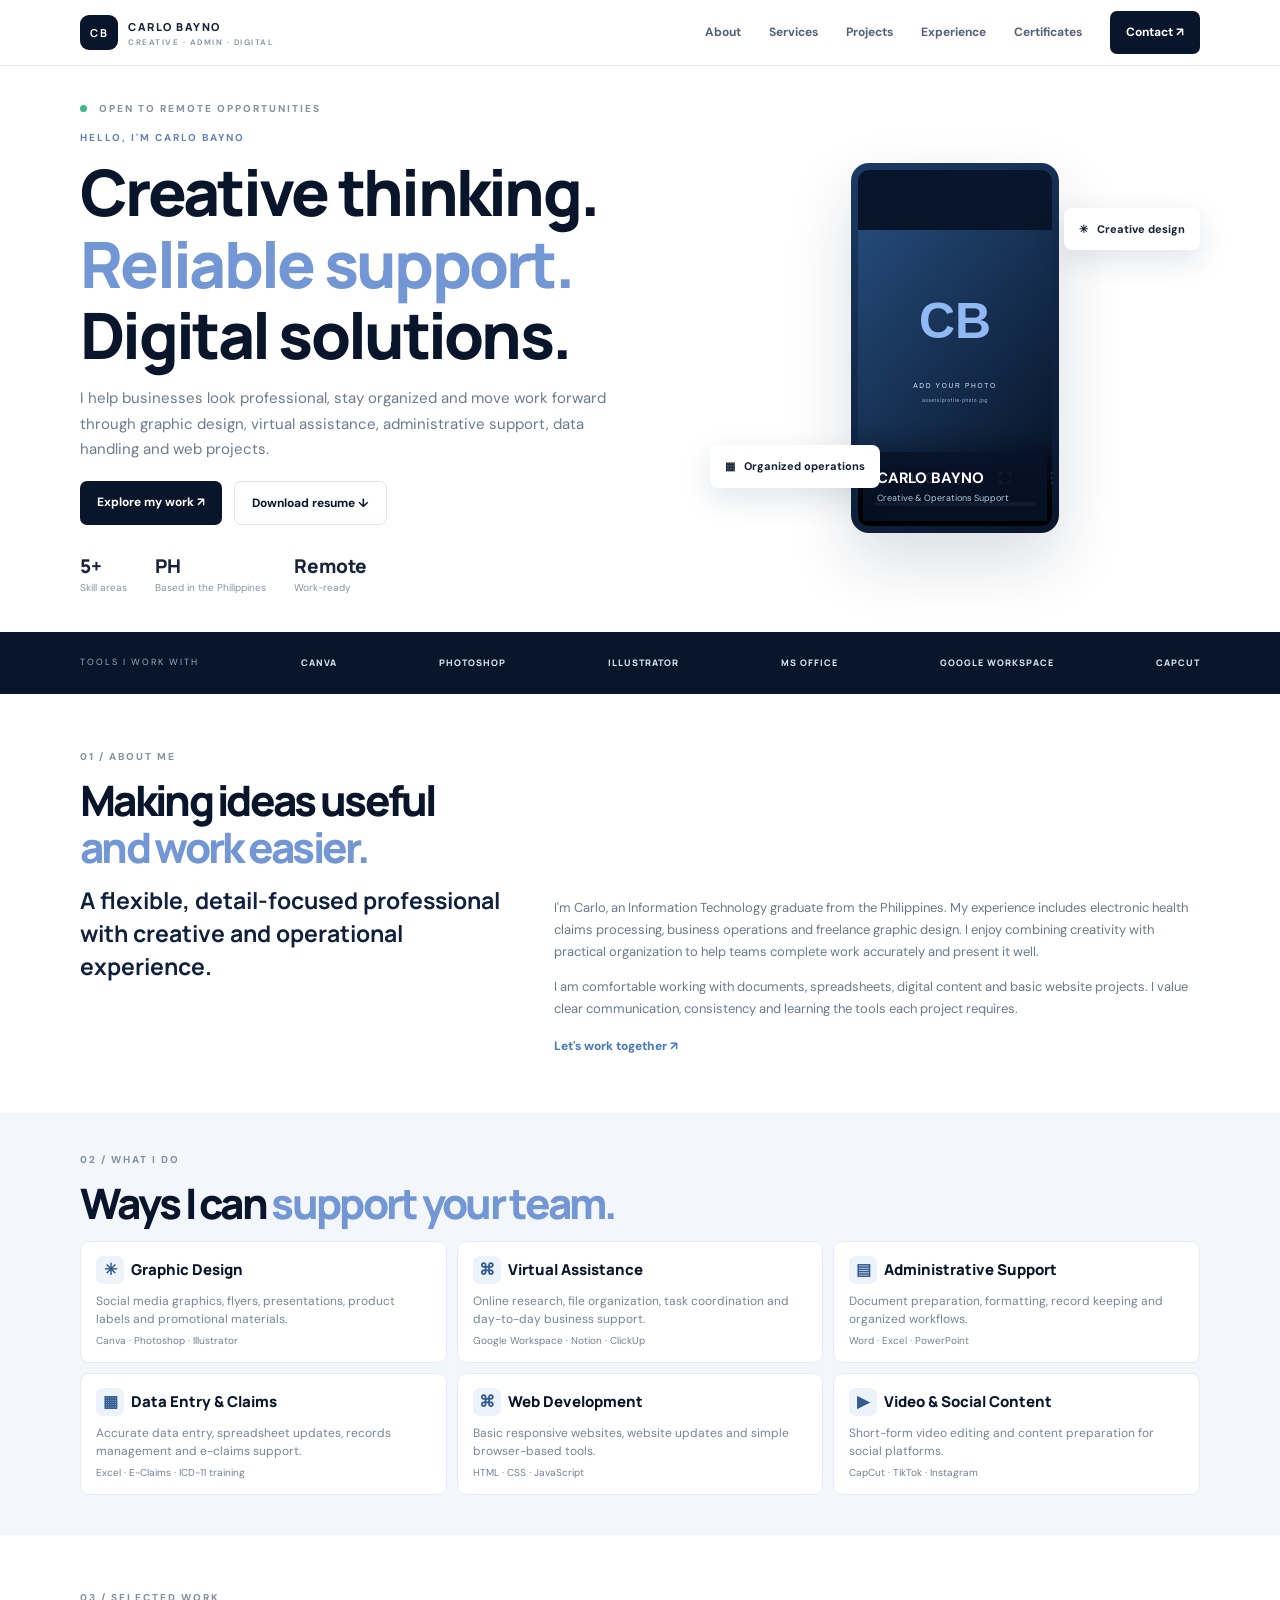
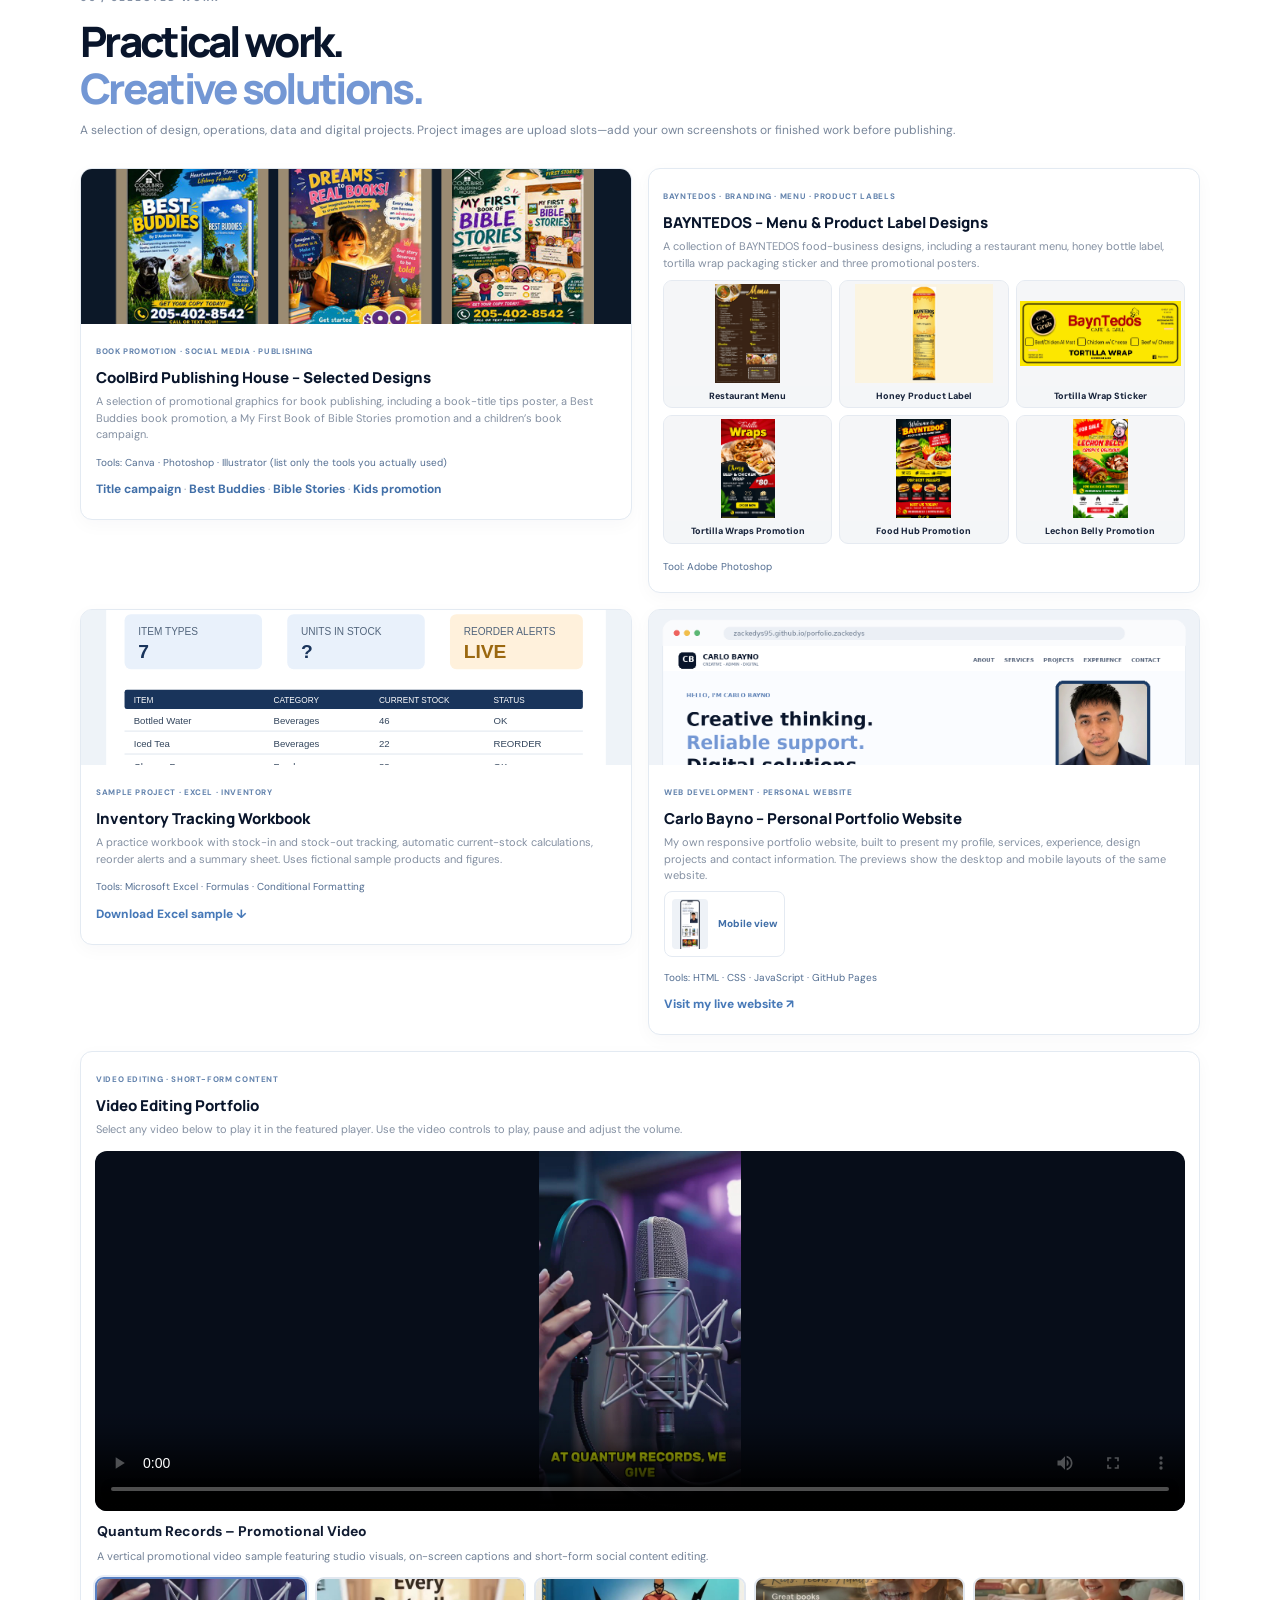
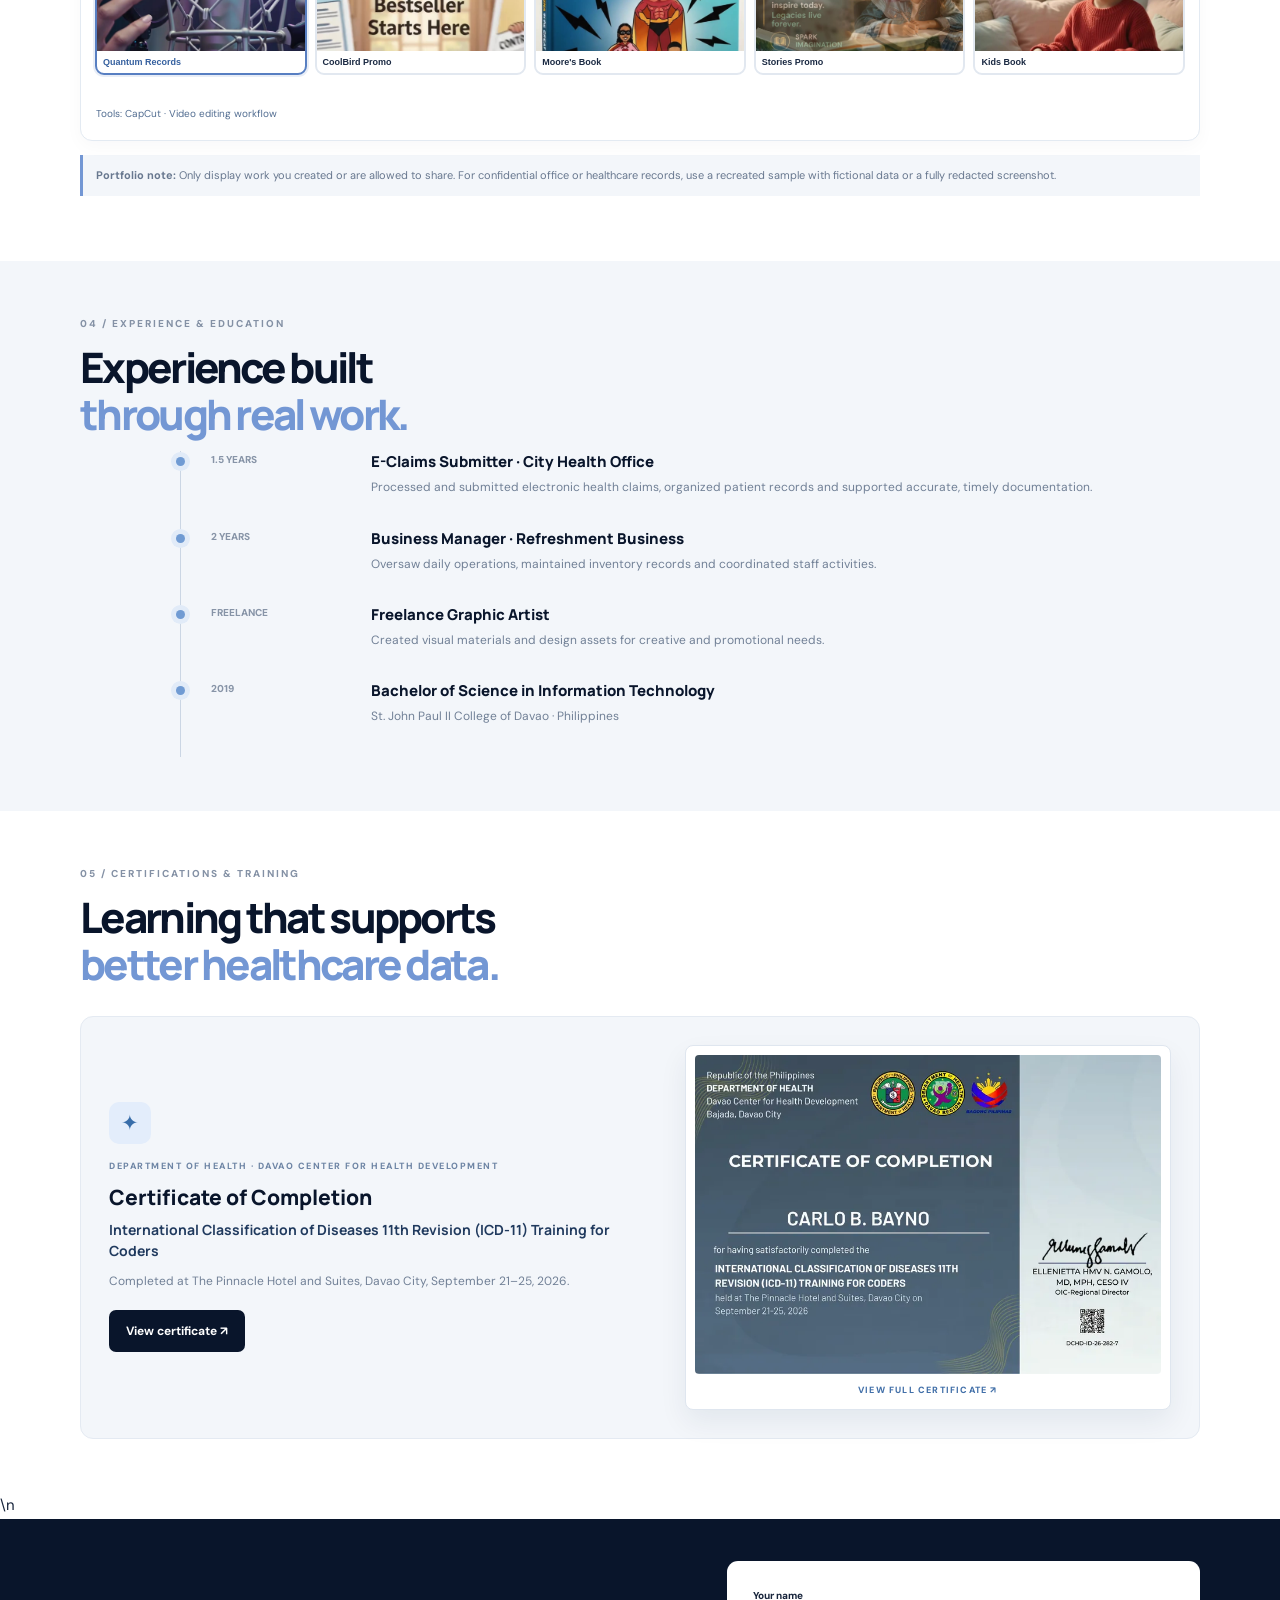
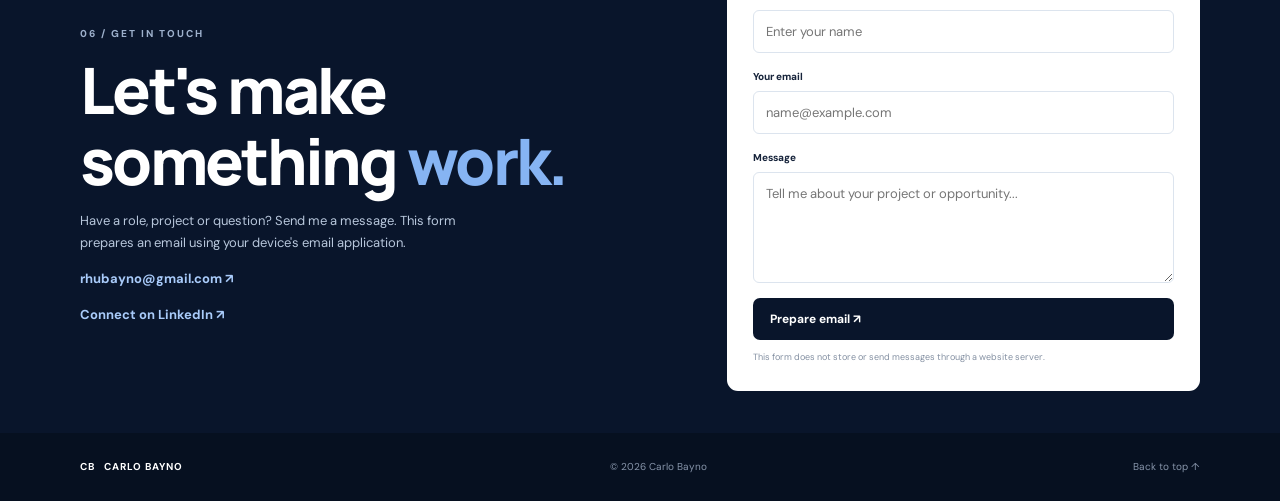
==== commit a466170b: "Add files via upload" ====
--- a/index.html
+++ b/index.html
@@ -142,10 +142,7 @@
     </div>
     <div class="project-info video-tools"><small>Tools: CapCut · Video editing workflow</small></div>
   </article>
-<article class="project-card">
-    <div class="project-media"><img src="assets/admin-demo-preview.svg" alt="Preview of an administrative task and document tracking workbook"></div>
-    <div class="project-info"><span class="project-type">SAMPLE PROJECT · ADMINISTRATION · RECORDS</span><h3>Administrative Support Toolkit</h3><p>A recreated office-support sample featuring a task tracker, document register and meeting-notes template. All names, dates and records are fictional demonstration data.</p><small>Tools: Microsoft Excel · Task Coordination · File Management</small><p><a class="link" href="assets/admin-support-sample-pack.xlsx" download>Download admin sample pack ↓</a></p></div>
-  </article>
+
 </div>
 <p class="gallery-note"><strong>Portfolio note:</strong> Only display work you created or are allowed to share. For confidential office or healthcare records, use a recreated sample with fictional data or a fully redacted screenshot.</p>
 </section>
--- a/style.css
+++ b/style.css
@@ -189,3 +189,85 @@
 .portfolio-device-previews a{display:flex;align-items:center;gap:10px;padding:7px;border:1px solid #e4eaf2;border-radius:8px;color:#416fa8;font-size:10px;font-weight:800}
 .portfolio-device-previews img{width:48px;height:68px;object-fit:cover;object-position:top center;border-radius:4px}
 @media(max-width:620px){.portfolio-preview-media{height:190px}}
+
+
+/* Selected Work: tighter, aligned cards with no stretched empty space */
+#work .gallery{
+  align-items:start;
+  grid-auto-flow:row;
+  gap:16px;
+}
+#work .gallery>.project-card{
+  align-self:start;
+  height:fit-content;
+  min-width:0;
+}
+#work .project-media{
+  height:155px;
+}
+#work .project-info{
+  padding:13px 15px 15px;
+}
+#work .project-info h3{
+  font-size:15px;
+  line-height:1.3;
+  margin:5px 0 6px;
+}
+#work .project-info p{
+  font-size:11px;
+  line-height:1.5;
+  margin:6px 0;
+}
+#work .project-info small{
+  font-size:10px;
+  line-height:1.4;
+}
+#work .project-type{
+  font-size:8px;
+  letter-spacing:.08em;
+}
+#work .bayntedos-combined .project-info{padding:13px 14px 14px}
+#work .bayntedos-gallery{
+  grid-template-columns:repeat(3,minmax(0,1fr));
+  gap:7px;
+  margin:9px 0;
+}
+#work .bayntedos-gallery a:first-child{grid-column:auto}
+#work .bayntedos-gallery img{
+  height:105px;
+  padding:3px;
+  object-fit:contain;
+  background:#f5f6f8;
+}
+#work .bayntedos-gallery span{
+  display:block;
+  font-size:9px;
+  line-height:1.25;
+  padding:5px 3px;
+}
+#work .video-gallery-card{
+  grid-column:1/-1;
+  align-self:start;
+}
+#work .video-gallery-heading{padding:13px 15px 7px}
+#work .video-showcase{padding:0 14px 12px}
+#work .video-featured{
+  height:clamp(210px,30vw,360px);
+  max-height:360px;
+}
+#work .video-picker{gap:8px}
+#work .video-thumb img{height:72px}
+#work .video-thumb span{font-size:9px;padding:6px}
+#work .portfolio-preview-media{height:155px}
+#work .portfolio-device-previews{margin:7px 0}
+#work .portfolio-device-previews img{width:36px;height:50px}
+#work .gallery-note{margin-top:14px;font-size:11px}
+@media(max-width:700px){
+  #work .gallery{grid-template-columns:1fr;gap:12px}
+  #work .project-media{height:175px}
+  #work .bayntedos-gallery{grid-template-columns:repeat(3,minmax(0,1fr))}
+  #work .bayntedos-gallery img{height:92px}
+  #work .video-gallery-card{grid-column:auto}
+  #work .video-featured{height:300px}
+  #work .video-picker{grid-template-columns:repeat(3,minmax(0,1fr))}
+}
